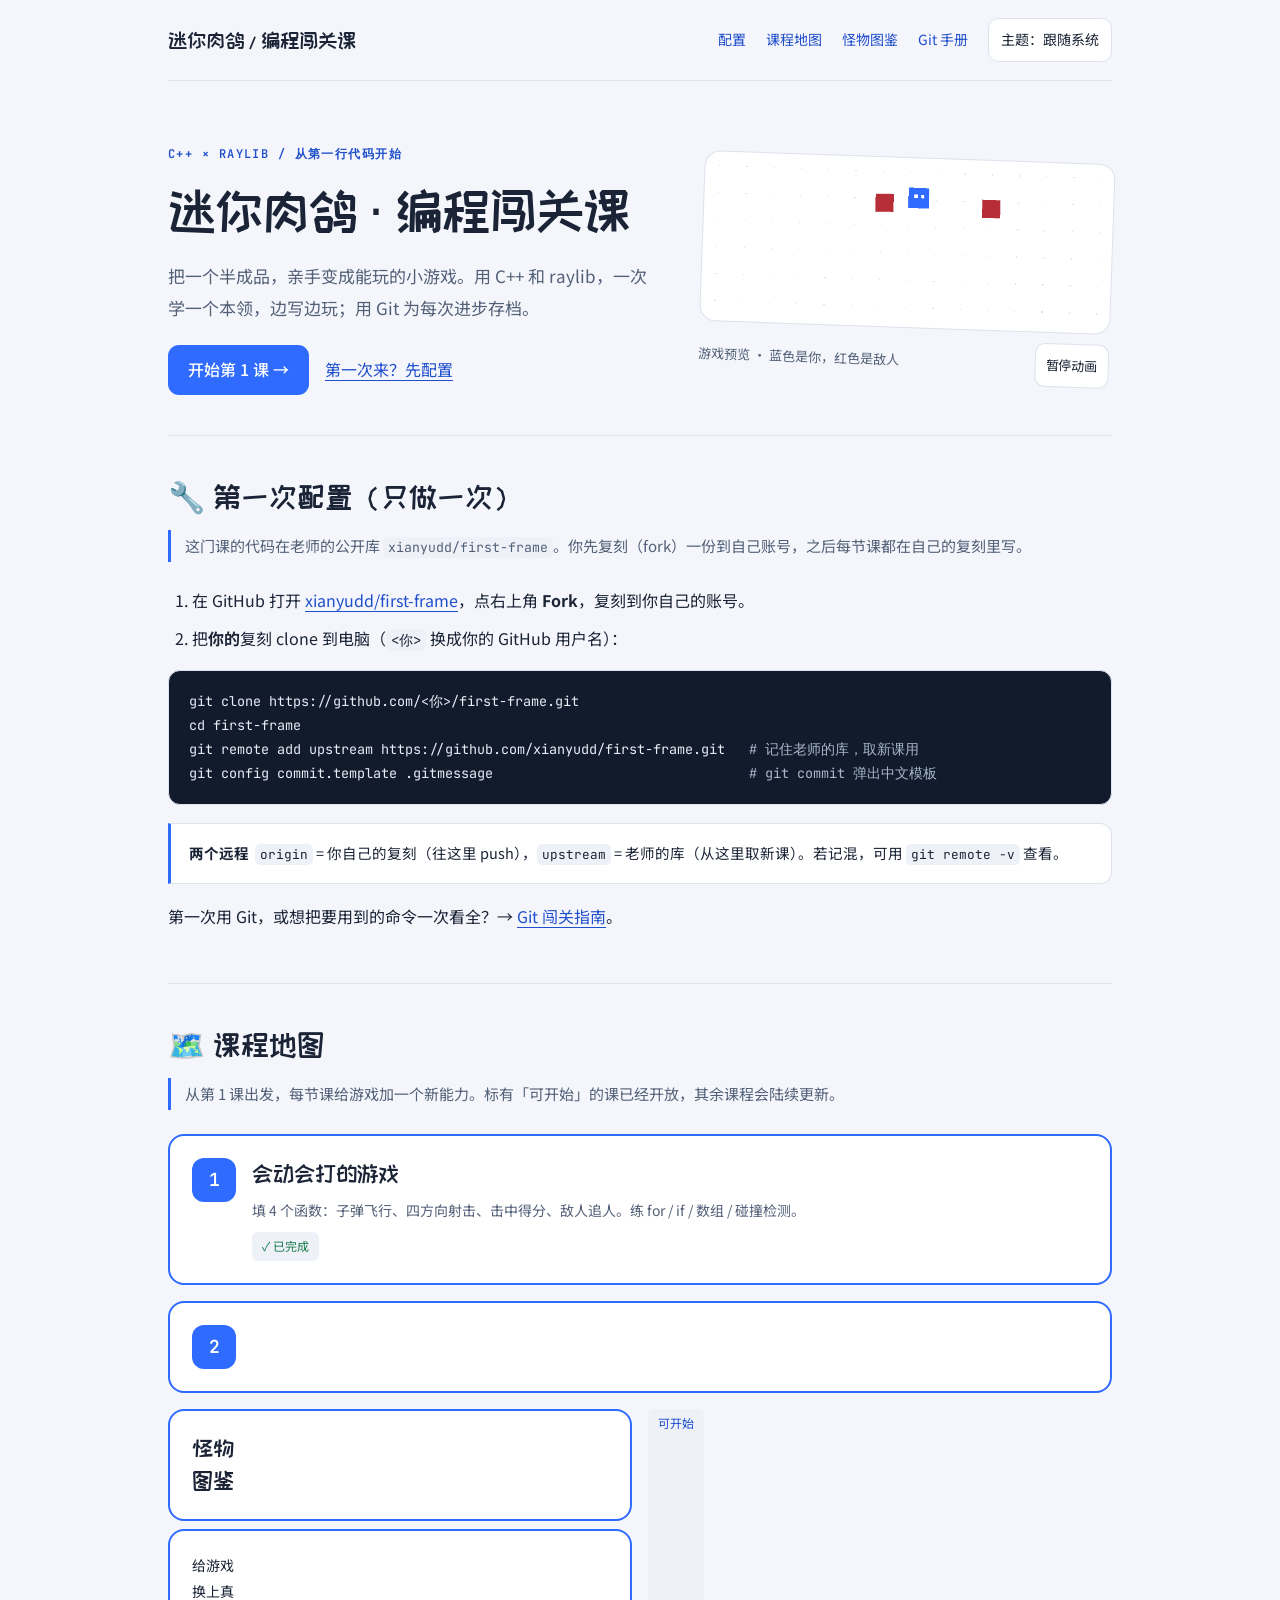
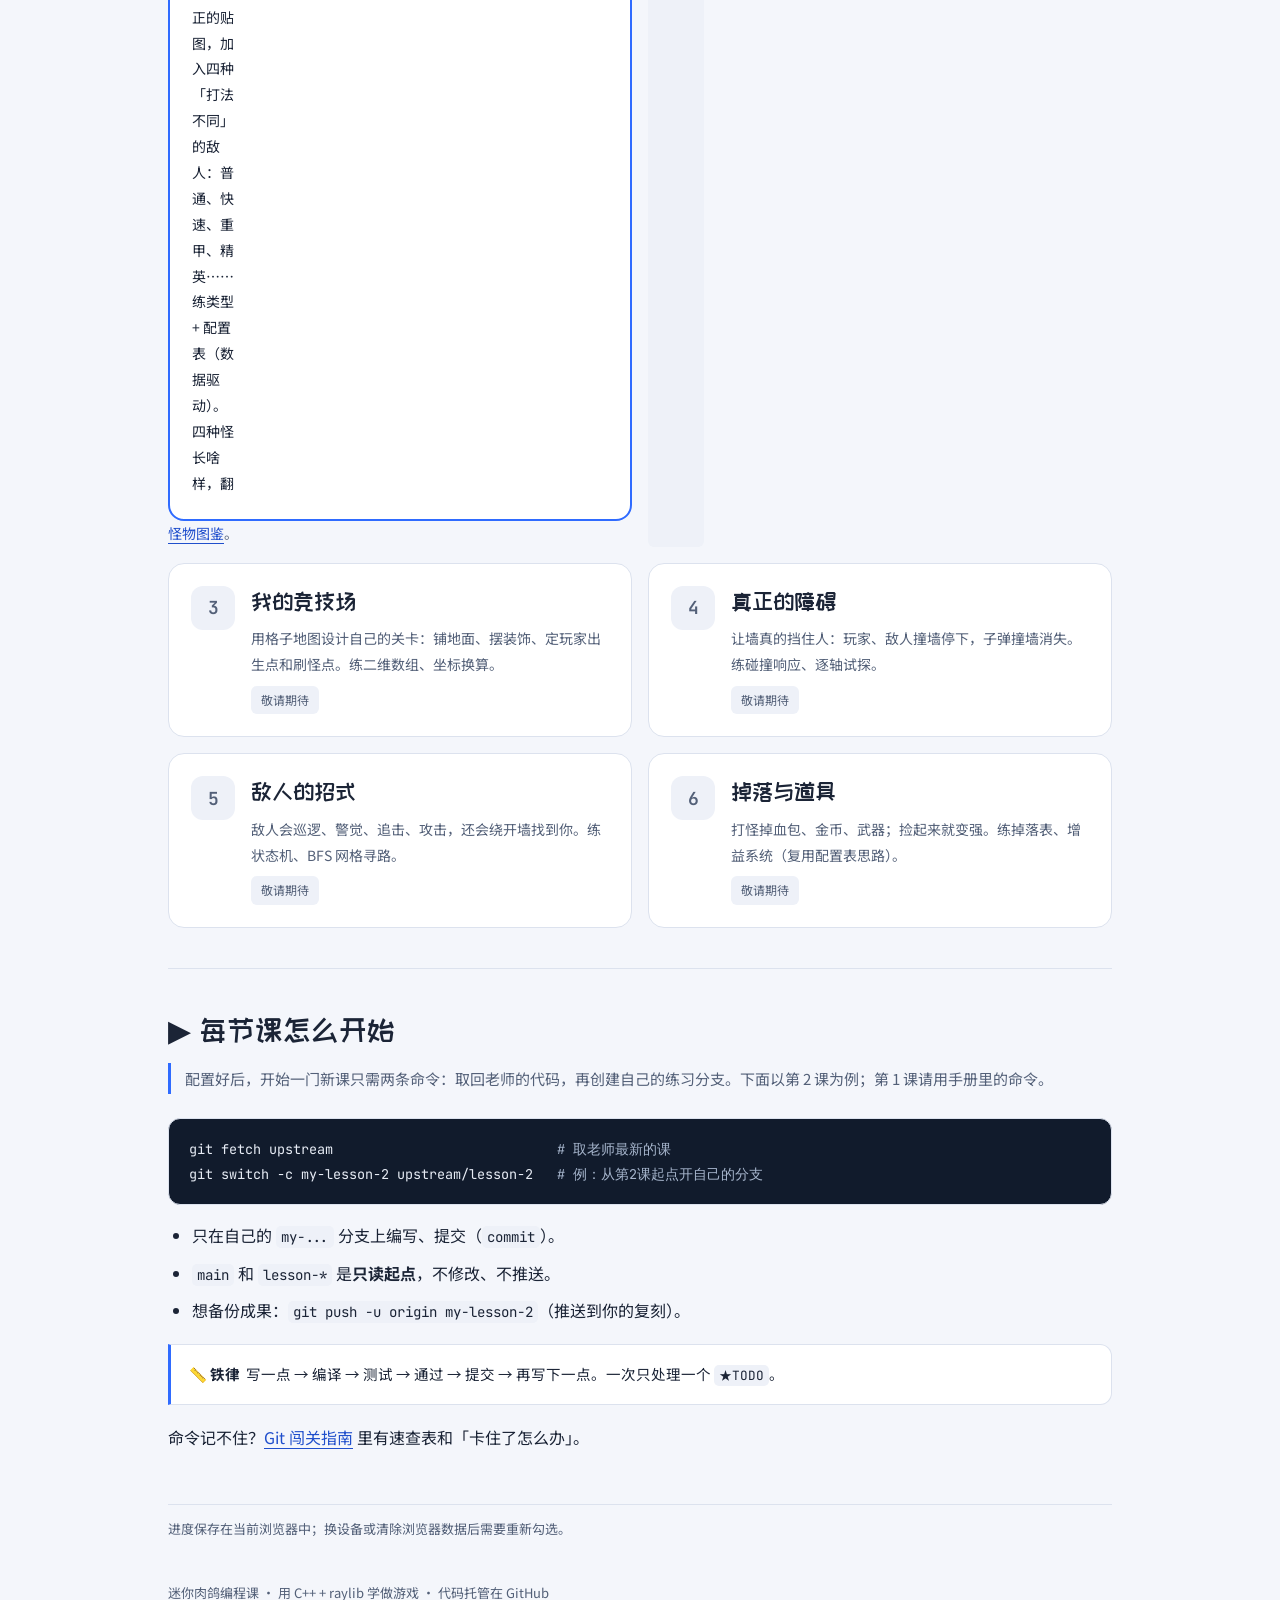
==== docs/index.html @ 5ba103ae "怪物图鉴独立为站点模块 - 图鉴页脱离「第2课预告」框架，改为常驻资料页（标题/描述/首屏/页脚） - 顶部加站内导航（课程地图/第2课） - 首页顶栏加「怪物图鉴」入口，第2课卡片改指向图鉴 - 第" ====
<!doctype html>
<html lang="zh-CN">
<head>
<meta charset="utf-8">
<meta name="viewport" content="width=device-width, initial-scale=1">
<meta name="description" content="用 C++ 和 raylib 亲手做一个小游戏。跟着步骤写代码、测试并提交，每次学会一个新本领。">
<title>迷你肉鸽 · 编程闯关课</title>
<link rel="preconnect" href="https://fonts.googleapis.com">
<link rel="preconnect" href="https://fonts.gstatic.com" crossorigin>
<link rel="stylesheet" href="https://fonts.googleapis.com/css2?family=ZCOOL+KuaiLe&family=Noto+Sans+SC:wght@400;500;700&family=JetBrains+Mono:wght@400;600&display=swap">

<script>
(function(){
  try{
    var saved=JSON.parse(localStorage.getItem("rogue-hb"));
    if(saved && (saved.theme==="light" || saved.theme==="dark")) document.documentElement.dataset.theme=saved.theme;
  }catch(e){/* Storage is optional; system colors remain the default. */}
})();
</script>
<style>

:root{
  color-scheme:light; --ground:#F4F6FB; --panel:#FFFFFF; --panel-2:#EEF1F8;
  --ink:#1B2436; --ink-soft:#536078; --line:#DCE2EE;
  --accent:#2F6BFF; --accent-ink:#204FCC; --red:#B72E38; --green:#187B49; --gold:#886000;
  --radius:16px; --disp:"ZCOOL KuaiLe",system-ui,sans-serif;
  --body:"Noto Sans SC",system-ui,sans-serif; --mono:"JetBrains Mono",ui-monospace,monospace;
}
@media(prefers-color-scheme:dark){:root:not([data-theme="light"]){
  color-scheme:dark; --ground:#0E1420; --panel:#161F2E; --panel-2:#1E2A3D;
  --ink:#E7ECF5; --ink-soft:#ADB9CE; --line:#35445E; --accent-ink:#9CBAFF;
  --red:#FF8A8E; --green:#78DCAA; --gold:#FFD16B;
}}
:root[data-theme="dark"]{
  color-scheme:dark; --ground:#0E1420; --panel:#161F2E; --panel-2:#1E2A3D;
  --ink:#E7ECF5; --ink-soft:#ADB9CE; --line:#35445E; --accent-ink:#9CBAFF;
  --red:#FF8A8E; --green:#78DCAA; --gold:#FFD16B;
}
*{box-sizing:border-box}
html{scroll-behavior:smooth; scroll-padding-top:24px}
body{margin:0; background:var(--ground); color:var(--ink); font:16px/1.85 var(--body); -webkit-font-smoothing:antialiased}
a{color:var(--accent-ink); text-decoration:underline; text-underline-offset:4px; text-decoration-thickness:1px}
a:hover{text-decoration-thickness:2px}
button,input,summary,a{-webkit-tap-highlight-color:transparent}
button{font:inherit; cursor:pointer}
:focus-visible{outline:3px solid var(--accent-ink); outline-offset:4px; border-radius:4px}
[hidden]{display:none!important}
.skip-link{position:fixed; top:12px; left:12px; z-index:10; padding:10px 18px; background:var(--panel); color:var(--accent-ink); border:2px solid; border-radius:10px; transform:translateY(-160%)}
.skip-link:focus{transform:translateY(0)}
.sr-only{position:absolute; width:1px; height:1px; padding:0; margin:-1px; overflow:hidden; clip-path:inset(50%); white-space:nowrap}
.themebtn,.motionbtn{min-height:44px; padding:8px 12px; border:1px solid var(--line); background:var(--panel); color:var(--ink); border-radius:10px; font-size:14px}
.themebtn:hover,.motionbtn:hover{border-color:var(--accent-ink); background:var(--panel-2)}
.eyebrow{color:var(--accent-ink); font:600 12px/1.5 var(--mono); letter-spacing:.12em; margin:0 0 16px}
.hero{padding:clamp(32px,6vw,64px) 0 40px; border-bottom:1px solid var(--line)}
.hero h1{font:400 clamp(34px,4.6vw,52px)/1.22 var(--disp); margin:0 0 18px; text-wrap:balance; letter-spacing:-.02em}
.hero p{font-size:17px; color:var(--ink-soft); margin:0 0 22px; max-width:38em}
.hero .eyebrow{font-size:12px; color:var(--accent-ink); margin-bottom:16px}
.actions{display:flex; gap:12px; flex-wrap:wrap; align-items:center}
.cta{display:inline-flex; align-items:center; justify-content:center; min-height:48px; padding:10px 20px; background:var(--accent); color:#fff; border-radius:11px; font-weight:500; text-decoration:none; transition:transform .18s ease}
.cta:hover{background:#2458DA; text-decoration:none; transform:translateY(-2px)}
.secondary{display:inline-flex; align-items:center; min-height:48px; padding:8px 4px}
.preview{margin:0; min-width:0}
#stage{display:block; width:100%; height:auto; aspect-ratio:12/5; background:var(--panel); border:1px solid var(--line); border-radius:var(--radius); image-rendering:pixelated}
.preview figcaption{display:flex; justify-content:space-between; gap:8px; align-items:center; padding-top:10px; font-size:13px; color:var(--ink-soft)}
.motionbtn{font-size:13px; padding:6px 10px; flex-shrink:0}
section{padding:40px 0; border-bottom:1px solid var(--line); scroll-margin-top:20px}
section h2{font:400 clamp(25px,3.5vw,30px)/1.4 var(--disp); margin:0 0 12px; display:flex; align-items:center; gap:12px; text-wrap:balance}
.lead{color:var(--ink-soft); border-left:3px solid var(--accent); padding:2px 0 2px 14px; margin:8px 0 24px; font-size:15px}
h3{font-size:17px; line-height:1.5; margin:28px 0 12px}
p{margin:12px 0}
ul,ol{padding-left:24px; margin:14px 0} li{margin:8px 0}
code{font-family:var(--mono); font-size:.88em; overflow-wrap:anywhere; background:var(--panel-2); padding:2px 5px; border-radius:5px}
pre{background:#111B2C; color:#E7ECF5; padding:18px 20px; border:1px solid var(--line); border-radius:12px; overflow-x:auto; font:13.5px/1.8 var(--mono); margin:16px 0; tab-size:2}
pre .d{color:#A8B7CE} pre .g{color:#7EE0A6} pre .r{color:#FF8A8E}
.callout{padding:16px 18px; margin:18px 0; font-size:14.5px; border:1px solid var(--line); border-left:3px solid var(--accent); border-radius:0 12px 12px 0; background:var(--panel); overflow-wrap:anywhere}
.callout .k{font-weight:700; margin-right:6px}
.callout.warn{border-left-color:var(--red)} .warn .k{color:var(--red)}
.storage-note{font-size:13px; color:var(--ink-soft); margin:12px 0}
@media(max-width:540px){
  body{font-size:15px} .hero p{font-size:16px} section{padding:32px 0}
  pre{padding:14px; font-size:13px} .callout{padding:14px} .lead{font-size:15px}
}
@media(prefers-reduced-motion:reduce){
  html{scroll-behavior:auto} *,*::before,*::after{animation:none!important; transition:none!important}
  .cta:hover{transform:none}
}

.home{max-width:1040px; margin:0 auto; padding:0 clamp(18px,5vw,48px) 64px}
.top{display:flex; justify-content:space-between; gap:12px; align-items:center; padding:18px 0; border-bottom:1px solid var(--line)}
.brand{font:400 21px var(--disp); color:var(--ink); text-decoration:none}
.top nav{display:flex; align-items:center; gap:20px; font-size:14px}
.top nav a{min-height:44px; display:inline-flex; align-items:center; text-decoration:none}
.hero{display:grid; grid-template-columns:minmax(0,1.2fr) minmax(0,1fr); align-items:center; gap:40px}
.hero .preview{transform:rotate(2deg)}
.lessons{display:grid; grid-template-columns:repeat(2,minmax(0,1fr)); gap:16px; margin-top:24px}
.lesson{display:grid; grid-template-columns:44px minmax(0,1fr); gap:8px 16px; padding:22px; border:1px solid var(--line); border-radius:var(--radius); background:var(--panel); color:var(--ink); text-decoration:none; transition:transform .18s ease,border-color .18s ease}
a.lesson{grid-column:1/-1; border:2px solid var(--accent); position:relative}
a.lesson:hover{transform:translateY(-2px); text-decoration:none; box-shadow:0 8px 24px #2F6BFF14}
.lnum{font:600 18px var(--mono); color:#fff; background:var(--accent); width:44px; height:44px; border-radius:12px; display:grid; place-items:center}
.lesson.soon .lnum{background:var(--panel-2); color:var(--ink-soft)}
.ltxt{min-width:0} .ltxt b{font:400 23px/1.4 var(--disp)} .ltxt p{margin:8px 0 0; font-size:14px; color:var(--ink-soft)}
.badge{justify-self:start; grid-column:2; display:inline-block; font-size:12px; padding:3px 10px; border-radius:6px; background:var(--panel-2); color:var(--ink-soft)}
.badge.ready{color:var(--accent-ink); background:var(--panel-2)}
.badge.done{color:var(--green); background:var(--panel-2)}
footer{padding:28px 0 0; color:var(--ink-soft); font-size:13px}
@media(max-width:700px){.hero{grid-template-columns:1fr; gap:28px} .hero .preview{transform:none; max-width:420px; width:100%} .lessons{grid-template-columns:1fr}}
@media(max-width:540px){.top{flex-wrap:wrap} .top nav{gap:14px; width:100%; justify-content:space-between} .lesson{padding:18px; gap:8px 12px}}
@media(prefers-reduced-motion:reduce){a.lesson:hover{transform:none}}
</style>
</head>
<body>
<a class="skip-link" href="#content">跳到正文</a>

<div class="home">
<div class="top"><a class="brand" href="#content">迷你肉鸽 / 编程闯关课</a><nav aria-label="首页导航"><a href="#setup">配置</a><a href="#map">课程地图</a><a href="bestiary/">怪物图鉴</a><a href="git/">Git 手册</a><button class="themebtn" id="theme" type="button">主题：跟随系统</button></nav></div>

<main id="content" tabindex="-1">
<header class="hero">
<div class="hero-copy">
<p class="eyebrow">C++ × RAYLIB / 从第一行代码开始</p>
  <h1>迷你肉鸽 · 编程闯关课</h1>
  <p>把一个半成品，亲手变成能玩的小游戏。用 C++ 和 raylib，一次学一个本领，边写边玩；用 Git 为每次进步存档。</p>
<div class="actions"><a class="cta" href="lesson-1/">开始第 1 课 →</a><a class="secondary" href="#setup">第一次来？先配置</a></div>
</div>
<figure class="preview">
  <canvas id="stage" width="720" height="300" aria-hidden="true"></canvas>
  <figcaption><span>游戏预览 · 蓝色是你，红色是敌人</span><button class="motionbtn" id="motion" type="button" hidden>暂停动画</button></figcaption>
</figure>
</header>

<section id="setup">
  <h2>🔧 第一次配置（只做一次）</h2>
  <p class="lead">这门课的代码在老师的公开库 <code>xianyudd/first-frame</code>。你先复刻（fork）一份到自己账号，之后每节课都在自己的复刻里写。</p>
  <ol>
    <li>在 GitHub 打开 <a href="https://github.com/xianyudd/first-frame" target="_blank" rel="noopener">xianyudd/first-frame</a>，点右上角 <b>Fork</b>，复刻到你自己的账号。</li>
    <li>把<b>你的</b>复刻 clone 到电脑（<code>&lt;你&gt;</code> 换成你的 GitHub 用户名）：</li>
  </ol>
  <pre tabindex="0" role="region" aria-label="命令或代码示例，可横向滚动">git clone https://github.com/&lt;你&gt;/first-frame.git
cd first-frame
git remote add upstream https://github.com/xianyudd/first-frame.git   <span class="d"># 记住老师的库，取新课用</span>
git config commit.template .gitmessage                                <span class="d"># git commit 弹出中文模板</span></pre>
  <div class="callout"><span class="k">两个远程</span><code>origin</code> = 你自己的复刻（往这里 push），<code>upstream</code> = 老师的库（从这里取新课）。若记混，可用 <code>git remote -v</code> 查看。</div>
  <p>第一次用 Git，或想把要用到的命令一次看全？→ <a href="git/">Git 闯关指南</a>。</p>
</section>
<section id="map">
  <h2>🗺️ 课程地图</h2>
  <p class="lead">从第 1 课出发，每节课给游戏加一个新能力。标有「可开始」的课已经开放，其余课程会陆续更新。</p>
  <div class="lessons">
    <a class="lesson" href="lesson-1/">
      <span class="lnum">1</span>
      <div class="ltxt"><b>会动会打的游戏</b><p>填 4 个函数：子弹飞行、四方向射击、击中得分、敌人追人。练 for / if / 数组 / 碰撞检测。</p></div>
      <span class="badge done" id="badge-1">✓ 已完成</span>
    </a>
    <a class="lesson" href="lesson-2/">
      <span class="lnum">2</span>
      <div class="ltxt"><b>怪物图鉴</b><p>给游戏换上真正的贴图，加入四种「打法不同」的敌人：普通、快速、重甲、精英……练类型 + 配置表（数据驱动）。四种怪长啥样，翻 <a href="bestiary/">怪物图鉴</a>。</p></div>
      <span class="badge ready" id="badge-2">可开始</span>
    </a>
    <div class="lesson soon">
      <span class="lnum">3</span>
      <div class="ltxt"><b>我的竞技场</b><p>用格子地图设计自己的关卡：铺地面、摆装饰、定玩家出生点和刷怪点。练二维数组、坐标换算。</p></div>
      <span class="badge soon">敬请期待</span>
    </div>
    <div class="lesson soon">
      <span class="lnum">4</span>
      <div class="ltxt"><b>真正的障碍</b><p>让墙真的挡住人：玩家、敌人撞墙停下，子弹撞墙消失。练碰撞响应、逐轴试探。</p></div>
      <span class="badge soon">敬请期待</span>
    </div>
    <div class="lesson soon">
      <span class="lnum">5</span>
      <div class="ltxt"><b>敌人的招式</b><p>敌人会巡逻、警觉、追击、攻击，还会绕开墙找到你。练状态机、BFS 网格寻路。</p></div>
      <span class="badge soon">敬请期待</span>
    </div>
    <div class="lesson soon">
      <span class="lnum">6</span>
      <div class="ltxt"><b>掉落与道具</b><p>打怪掉血包、金币、武器；捡起来就变强。练掉落表、增益系统（复用配置表思路）。</p></div>
      <span class="badge soon">敬请期待</span>
    </div>
  </div>
</section>

<section id="how">
  <h2>▶️ 每节课怎么开始</h2>
  <p class="lead">配置好后，开始一门新课只需两条命令：取回老师的代码，再创建自己的练习分支。下面以第 2 课为例；第 1 课请用手册里的命令。</p>
  <pre tabindex="0" role="region" aria-label="命令或代码示例，可横向滚动">git fetch upstream                            <span class="d"># 取老师最新的课</span>
git switch -c my-lesson-2 upstream/lesson-2   <span class="d"># 例：从第2课起点开自己的分支</span></pre>
  <ul>
    <li>只在自己的 <code>my-...</code> 分支上编写、提交（<code>commit</code>）。</li>
    <li><code>main</code> 和 <code>lesson-*</code> 是<b>只读起点</b>，不修改、不推送。</li>
    <li>想备份成果：<code>git push -u origin my-lesson-2</code>（推送到你的复刻）。</li>
  </ul>
  <div class="callout"><span class="k">📏 铁律</span>写一点 → 编译 → 测试 → 通过 → 提交 → 再写下一点。一次只处理一个 <code>★TODO</code>。</div>
  <p>命令记不住？<a href="git/">Git 闯关指南</a> 里有速查表和「卡住了怎么办」。</p>
</section>

</main>
<p class="storage-note" id="storage-note" role="status">进度保存在当前浏览器中；换设备或清除浏览器数据后需要重新勾选。</p>
<footer>迷你肉鸽编程课 · 用 C++ + raylib 学做游戏 · 代码托管在 GitHub</footer>
</div>
<script>
(function(){
  "use strict";
  var root=document.documentElement, KEY="rogue-hb", storageOK=true;
  var themes = ["system", "light", "dark"];
  var labels={system:"跟随系统",light:"浅色",dark:"深色"};
  var systemColors=matchMedia("(prefers-color-scheme:dark)");
  var motionQuery=matchMedia("(prefers-reduced-motion:reduce)");
  var themeButton=document.getElementById("theme");
  function readStore(){
    try{
      var value=JSON.parse(localStorage.getItem(KEY));
      return value && typeof value==="object" && !Array.isArray(value) ? value : {};
    }catch(e){storageOK=false; return {};}
  }
  var store=readStore();
  function storageNotice(){
    if(!storageOK) document.getElementById("storage-note").textContent="本次设置仍然有效，但浏览器未能保存记录。离开前请记下已完成的关卡。";
  }
  function saveField(key,value){
    // Merge the latest record so another tab's progress is not overwritten.
    var latest=readStore();
    store=Object.assign({},store,latest,{[key]:value});
    try{localStorage.setItem(KEY,JSON.stringify(store));}catch(e){storageOK=false;}
    storageNotice();
  }
  function applyTheme(){
    var theme=themes.includes(store.theme) ? store.theme : "system";
    if(theme==="system") root.removeAttribute("data-theme");
    else root.setAttribute("data-theme",theme);
    var next=themes[(themes.indexOf(theme)+1)%themes.length];
    themeButton.textContent="主题："+labels[theme];
    themeButton.setAttribute("aria-label","当前主题："+labels[theme]+"；点击切换为"+labels[next]);
    themeButton.title="跟随系统 → 浅色 → 深色";
  }
  themeButton.addEventListener("click",function(){
    var current=themes.includes(store.theme) ? store.theme : "system";
    saveField("theme",themes[(themes.indexOf(current)+1)%themes.length]);
    applyTheme(); refreshCanvas();
  });
  var checks=document.querySelectorAll('.check input[type="checkbox"]');
  function paintProgress(){
    var done=0;
    for(var i=1;i<=4;i++) if(store["lv"+i]===true) done++;
    checks.forEach(function(c){
      var lv=c.dataset.lv;
      c.checked=store["lv"+lv]===true;
      document.querySelectorAll('.dot[data-lv="'+lv+'"]').forEach(function(dot){
        dot.classList.toggle("done",c.checked); dot.textContent=c.checked?"✓":lv;
        dot.setAttribute("aria-hidden","true");
      });
      var link=document.querySelector('.nav a[data-lv="'+lv+'"]');
      if(link) link.setAttribute("aria-label","关卡 "+lv+"，"+(c.checked?"已完成":"未完成")+"，"+document.querySelector("#lv"+lv+" h2").textContent.slice(1).trim());
    });
    var count=document.getElementById("pcount");
    if(count){
      count.textContent=done+" / 4";
      document.getElementById("pfill").style.transform="scaleX("+done/4+")";
      var bar=document.querySelector('[role="progressbar"]');
      bar.setAttribute("aria-valuenow",String(done));
      bar.setAttribute("aria-valuetext","已完成 "+done+" 关，共 4 关");
    }
    var badge=document.getElementById("badge-1");
    if(badge){
      // 第 1 课已作为「完成课程」归档，地图上恒显示已完成，不随本机进度回退。
      badge.textContent="✓ 已完成";
      badge.className="badge done";
    }
  }
  checks.forEach(function(c){
    c.addEventListener("change",function(){saveField("lv"+c.dataset.lv,c.checked); paintProgress();});
  });
  applyTheme(); paintProgress(); storageNotice();
  function sync(){store=readStore(); applyTheme(); paintProgress(); storageNotice(); refreshCanvas();}
  window.addEventListener("storage",function(e){if(e.key===KEY || e.key===null) sync();});
  window.addEventListener("pageshow",sync);

  // Reading position: choose the last heading above the viewport's upper third.
  var sections=Array.from(document.querySelectorAll("section[id]"));
  var navLinks=Array.from(document.querySelectorAll(".nav a"));
  function updateNav(){
    if(!navLinks.length) return;
    var active=sections[0];
    sections.forEach(function(s){if(s.getBoundingClientRect().top<=window.innerHeight*.3) active=s;});
    navLinks.forEach(function(a){
      var current=a.hash==="#"+active.id;
      a.classList.toggle("active",current);
      if(current) a.setAttribute("aria-current","location"); else a.removeAttribute("aria-current");
    });
  }
  if(navLinks.length){
    var navPending=false;
    window.addEventListener("scroll",function(){
      if(!navPending){navPending=true; requestAnimationFrame(function(){navPending=false; updateNav();});}
    },{passive:true});
    window.addEventListener("resize",updateNav); updateNav();
  }

  // A lightweight decorative preview. No animation loop while hidden or reduced.
  var cv=document.getElementById("stage"), ctx=cv.getContext("2d");
  var motionButton=document.getElementById("motion"), palette={}, raf=0;
  var paused=false, visible=true, last=0, tick=0;
  var player={x:180,y:75}, foes=[{x:30,y:30},{x:330,y:120}], shots=[];
  function draw(){
    if(!ctx) return;
    ctx.setTransform(2,0,0,2,0,0); ctx.clearRect(0,0,360,150);
    ctx.fillStyle=palette.line;
    for(var x=12;x<360;x+=24) for(var y=12;y<150;y+=24) ctx.fillRect(x,y,1,1);
    ctx.fillStyle=palette.ink; shots.forEach(function(s){ctx.fillRect(s.x-2,s.y-2,4,4);});
    ctx.fillStyle=palette.red; foes.forEach(function(f){ctx.fillRect(f.x-8,f.y-8,16,16);});
    ctx.fillStyle=palette.accent; ctx.fillRect(player.x-9,player.y-9,18,18);
    ctx.fillStyle="#fff"; ctx.fillRect(player.x-4,player.y-3,3,3); ctx.fillRect(player.x+2,player.y-3,3,3);
  }
  function refreshCanvas(){
    if(!ctx) return;
    var style=getComputedStyle(root);
    palette={ink:style.getPropertyValue("--ink"),red:style.getPropertyValue("--red"),accent:style.getPropertyValue("--accent"),line:style.getPropertyValue("--line")};
    draw();
  }
  function step(){
    tick++;
    player={x:180+Math.sin(tick/65)*90,y:75+Math.sin(tick/43)*40};
    foes=foes.map(function(f,i){
      var next={x:f.x+Math.sign(player.x-f.x)*.65,y:f.y+Math.sign(player.y-f.y)*.65};
      return Math.abs(next.x-player.x)<15 && Math.abs(next.y-player.y)<15 ? {x:i?330:30,y:i?120:30} : next;
    });
    shots=shots.map(function(s){return {x:s.x,y:s.y-3.2};}).filter(function(s){return s.y>-6;});
    if(tick%28===0) shots=shots.concat([{x:player.x,y:player.y}]);
  }
  function running(){return ctx && visible && !document.hidden && !paused && !motionQuery.matches;}
  function frame(now){
    raf=0; if(!running()) return;
    if(now-last>=1000/30){last=now; step(); draw();}
    raf=requestAnimationFrame(frame);
  }
  function schedule(){
    if(raf) cancelAnimationFrame(raf); raf=0; last=0;
    motionButton.hidden=!ctx || motionQuery.matches;
    motionButton.textContent=paused?"播放动画":"暂停动画";
    if(running()) raf=requestAnimationFrame(frame); else draw();
  }
  motionButton.addEventListener("click",function(){paused=!paused; schedule();});
  motionQuery.addEventListener("change",schedule);
  systemColors.addEventListener("change",refreshCanvas);
  document.addEventListener("visibilitychange",schedule);
  if("IntersectionObserver" in window){
    new IntersectionObserver(function(entries){visible=entries[0].isIntersecting; schedule();}).observe(cv);
  }
  refreshCanvas(); schedule();
})();
</script>
</body>
</html>
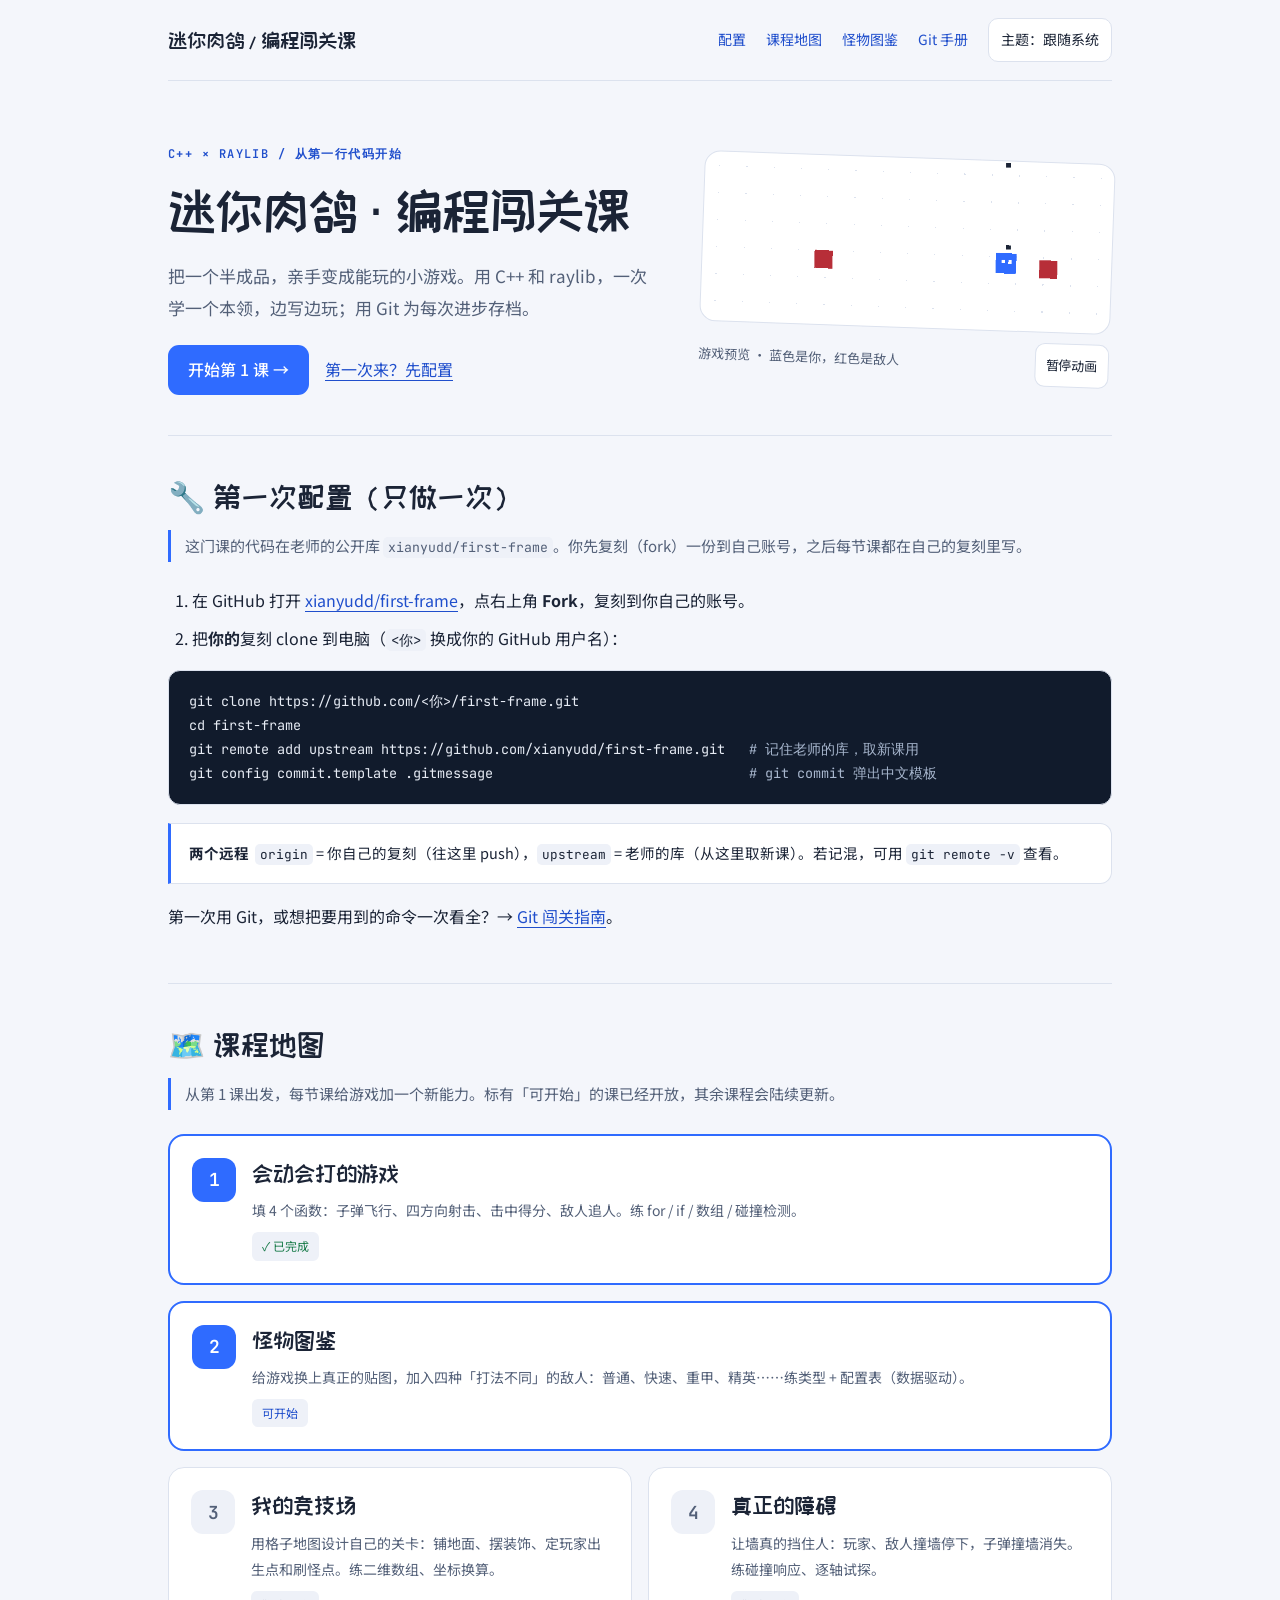
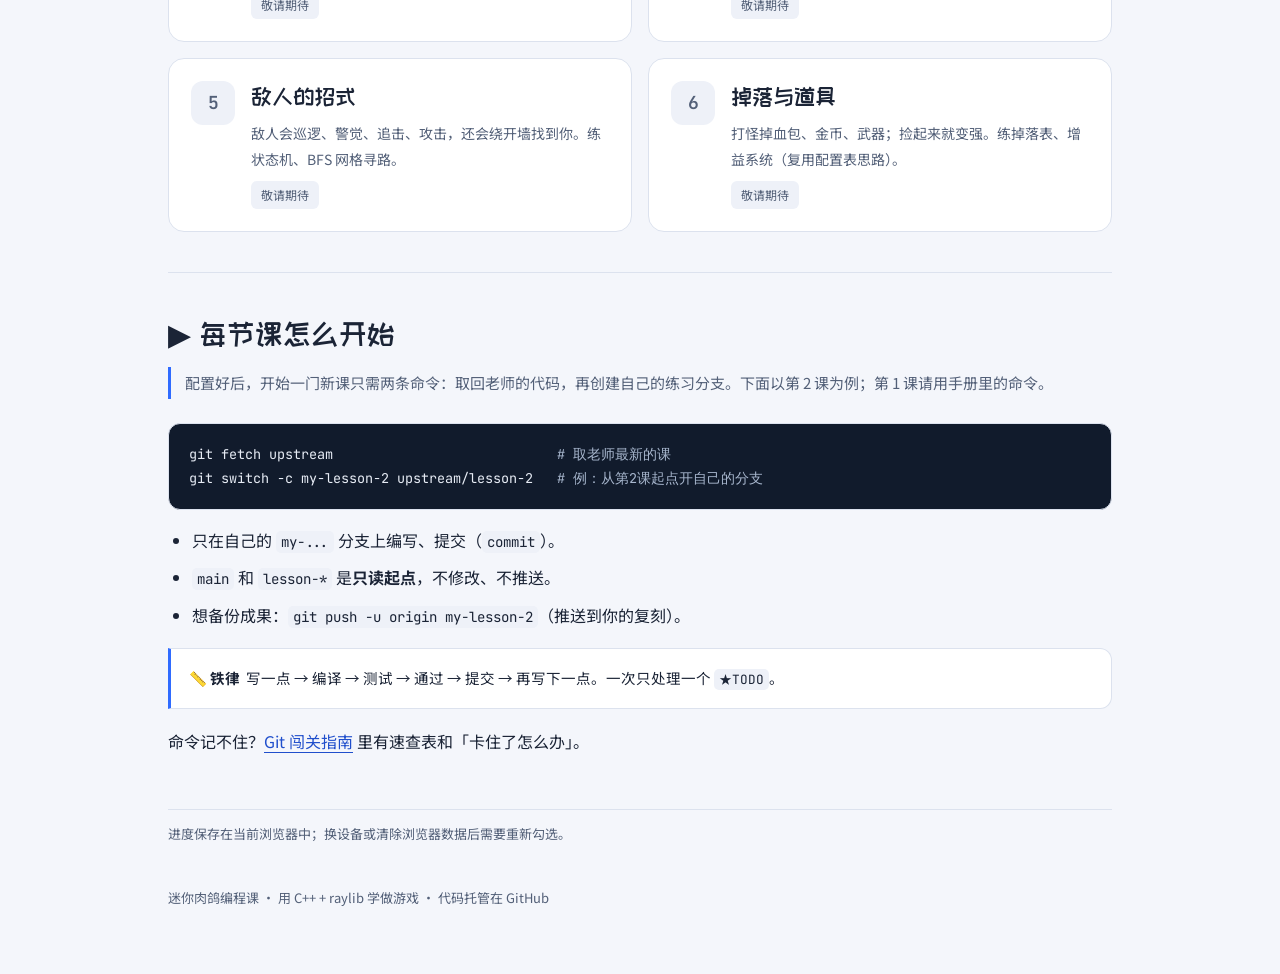
==== commit 30b949ab: "修复首页第2课卡片布局：卡片本身是<a>，内嵌怪物图鉴链接造成<a>嵌套导致卡片断裂 怪物图鉴入口保留在顶栏（独立模块的正确位置），卡片描述回归纯文本" ====
--- a/docs/index.html
+++ b/docs/index.html
@@ -153,7 +153,7 @@
     </a>
     <a class="lesson" href="lesson-2/">
       <span class="lnum">2</span>
-      <div class="ltxt"><b>怪物图鉴</b><p>给游戏换上真正的贴图，加入四种「打法不同」的敌人：普通、快速、重甲、精英……练类型 + 配置表（数据驱动）。四种怪长啥样，翻 <a href="bestiary/">怪物图鉴</a>。</p></div>
+      <div class="ltxt"><b>怪物图鉴</b><p>给游戏换上真正的贴图，加入四种「打法不同」的敌人：普通、快速、重甲、精英……练类型 + 配置表（数据驱动）。</p></div>
       <span class="badge ready" id="badge-2">可开始</span>
     </a>
     <div class="lesson soon">
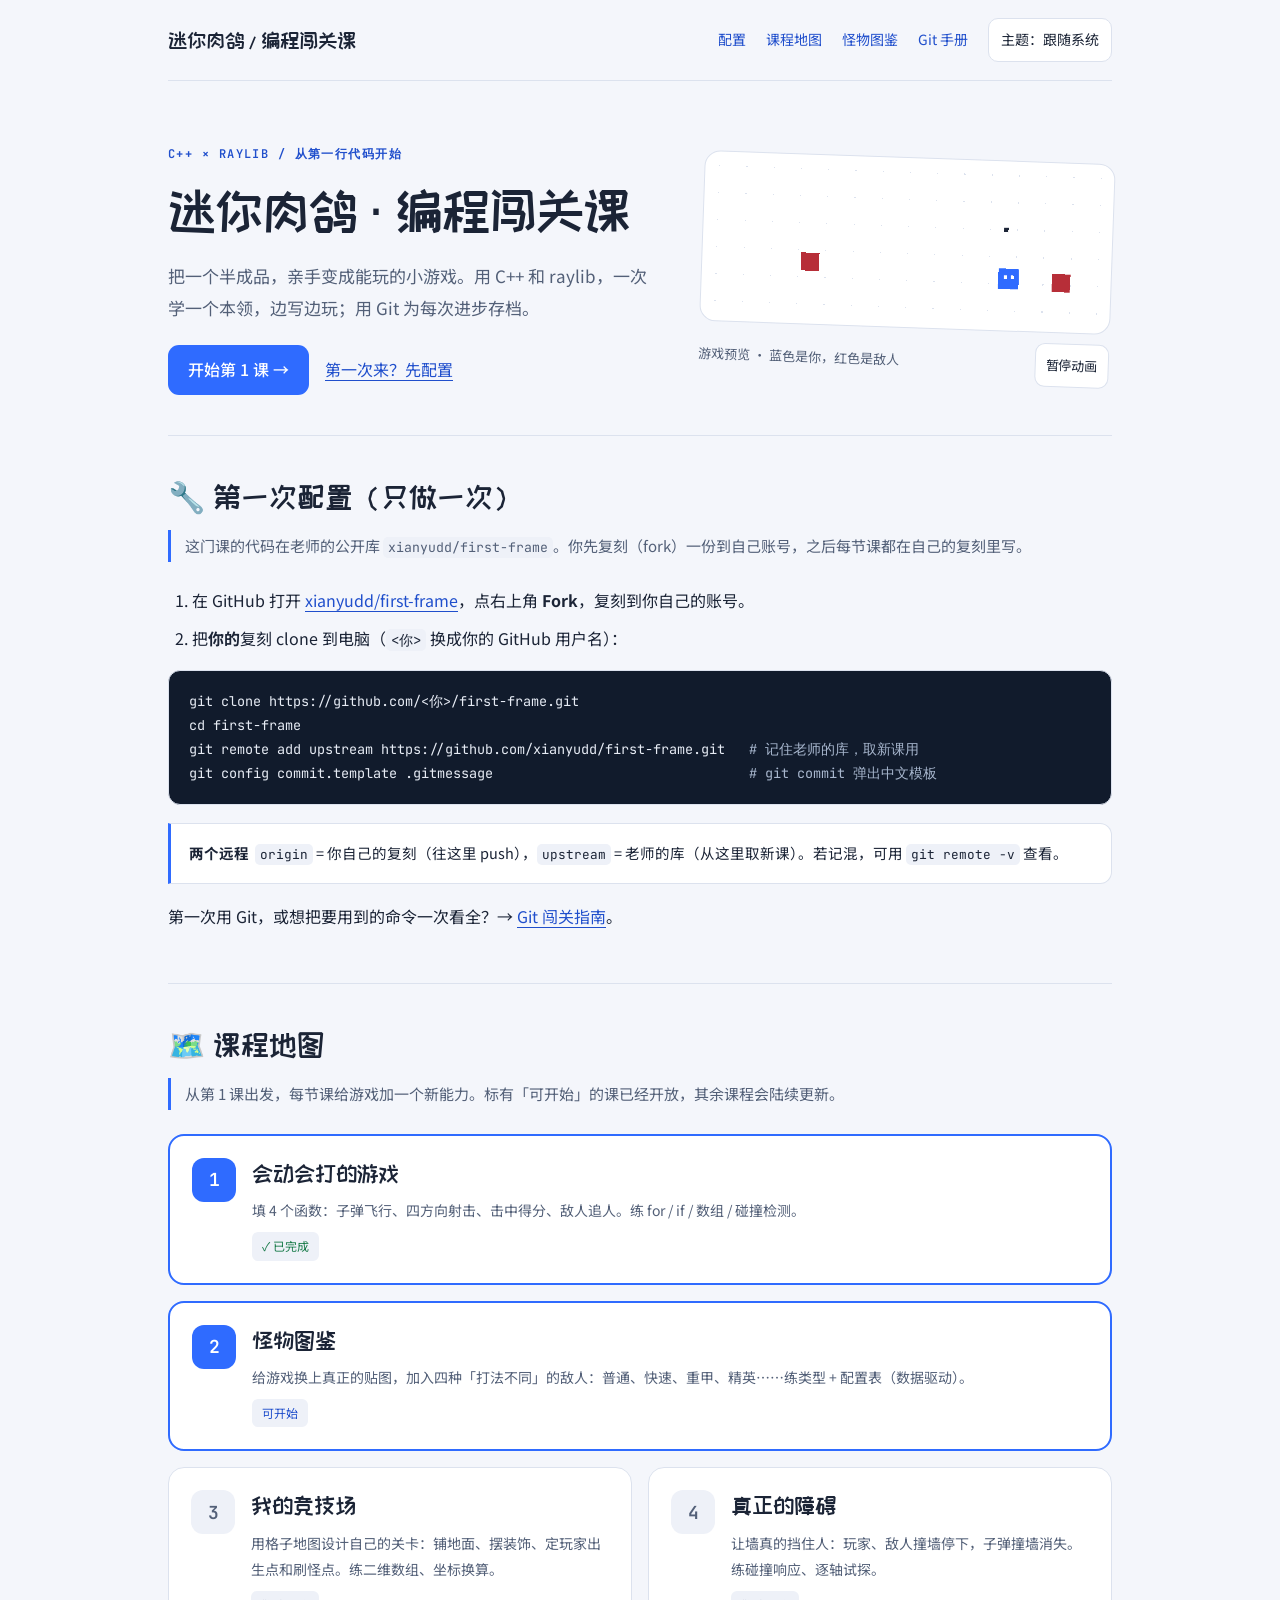
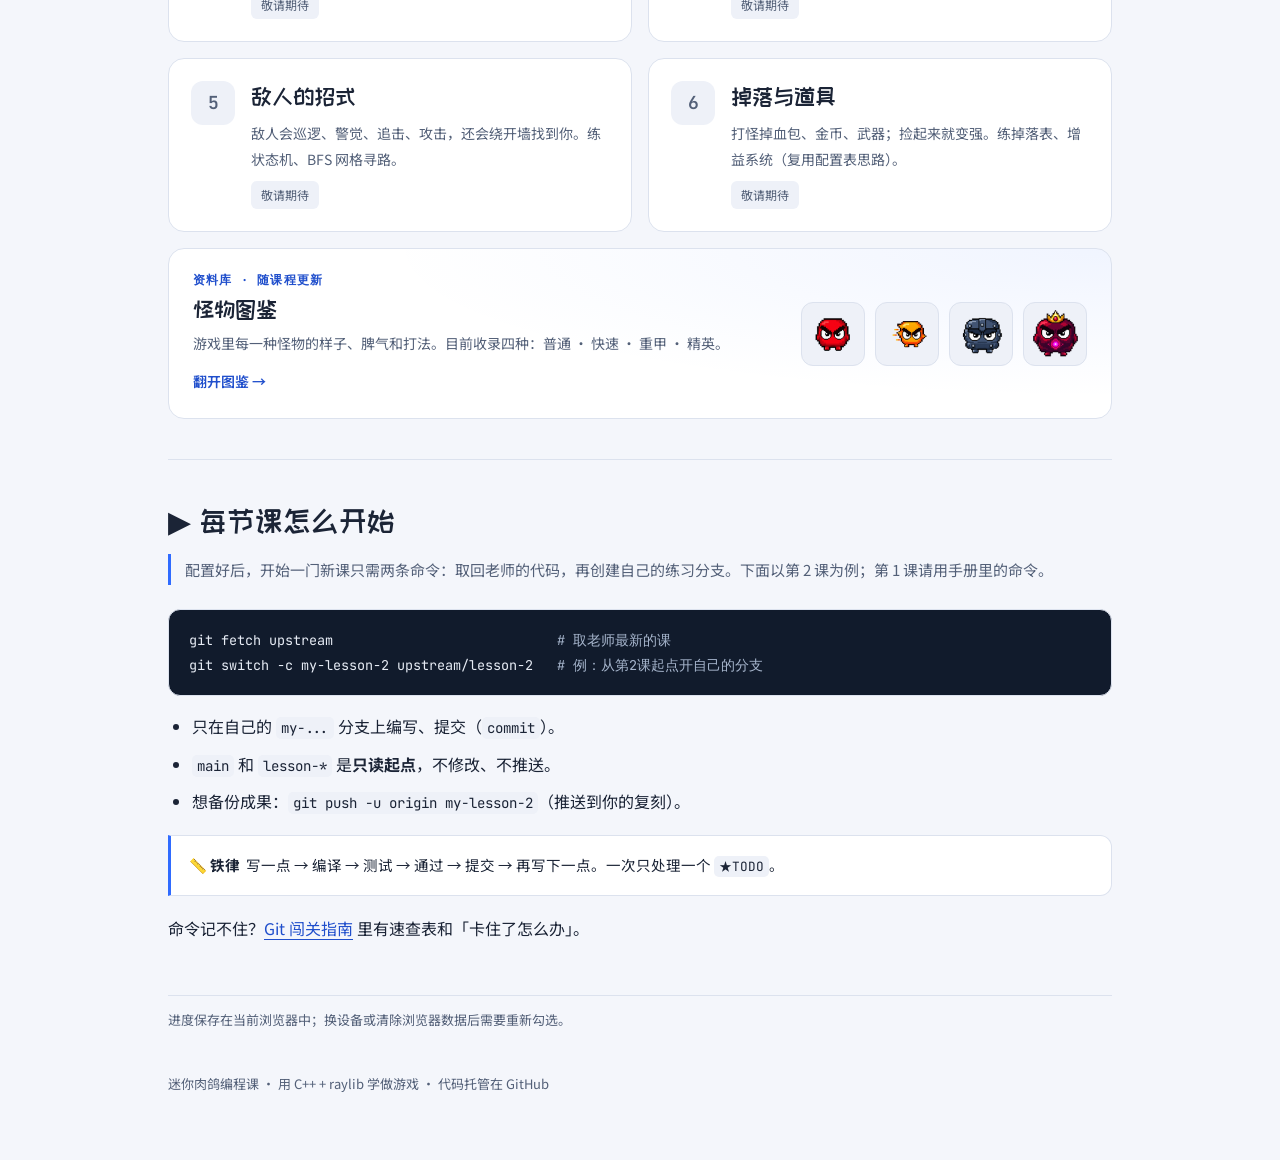
==== commit 47c9dc00: "首页课程地图下方新增「怪物图鉴」独立展示卡 - 横跨整行、无编号，明显区别于 1–6 课程卡，不打乱闯关序列 - 卡片自身是 <a href=bestiary/>，内部只有 div/p/span/im" ====
--- a/docs/index.html
+++ b/docs/index.html
@@ -102,6 +102,16 @@
 .badge{justify-self:start; grid-column:2; display:inline-block; font-size:12px; padding:3px 10px; border-radius:6px; background:var(--panel-2); color:var(--ink-soft)}
 .badge.ready{color:var(--accent-ink); background:var(--panel-2)}
 .badge.done{color:var(--green); background:var(--panel-2)}
+.codex{display:grid; grid-template-columns:minmax(0,1fr) auto; gap:20px; align-items:center; margin-top:16px; padding:22px 24px; border:1px solid var(--line); border-radius:var(--radius); background:radial-gradient(140% 160% at 100% 0%, #2F6BFF12 0%, transparent 55%), var(--panel); color:var(--ink); text-decoration:none; transition:transform .18s ease,border-color .18s ease}
+.codex:hover{transform:translateY(-2px); border-color:var(--accent-ink); text-decoration:none; box-shadow:0 8px 24px #2F6BFF14}
+.codex .ce{font:600 12px/1.5 var(--mono); letter-spacing:.1em; color:var(--accent-ink); margin:0 0 6px}
+.codex b{font:400 23px/1.3 var(--disp); display:block}
+.codex .cp{margin:6px 0 0; font-size:14px; color:var(--ink-soft)}
+.codex .cgo{display:inline-block; margin-top:12px; font-size:14px; font-weight:600; color:var(--accent-ink)}
+.codex-art{display:flex; gap:10px; flex-shrink:0}
+.codex-art img{width:64px; height:64px; object-fit:contain; background:var(--panel-2); border:1px solid var(--line); border-radius:12px; padding:6px}
+@media(max-width:640px){.codex{grid-template-columns:1fr} .codex-art{justify-content:space-between; gap:8px} .codex-art img{width:56px; height:56px}}
+@media(prefers-reduced-motion:reduce){.codex:hover{transform:none}}
 footer{padding:28px 0 0; color:var(--ink-soft); font-size:13px}
 @media(max-width:700px){.hero{grid-template-columns:1fr; gap:28px} .hero .preview{transform:none; max-width:420px; width:100%} .lessons{grid-template-columns:1fr}}
 @media(max-width:540px){.top{flex-wrap:wrap} .top nav{gap:14px; width:100%; justify-content:space-between} .lesson{padding:18px; gap:8px 12px}}
@@ -177,6 +187,20 @@
       <span class="badge soon">敬请期待</span>
     </div>
   </div>
+  <a class="codex" href="bestiary/">
+    <div class="codex-txt">
+      <p class="ce">资料库 · 随课程更新</p>
+      <b>怪物图鉴</b>
+      <p class="cp">游戏里每一种怪物的样子、脾气和打法。目前收录四种：普通 · 快速 · 重甲 · 精英。</p>
+      <span class="cgo">翻开图鉴 →</span>
+    </div>
+    <div class="codex-art" aria-hidden="true">
+      <img src="bestiary/assets/grunt.png" alt="" width="64" height="64" loading="lazy">
+      <img src="bestiary/assets/runner.png" alt="" width="64" height="64" loading="lazy">
+      <img src="bestiary/assets/heavy.png" alt="" width="64" height="64" loading="lazy">
+      <img src="bestiary/assets/elite.png" alt="" width="64" height="64" loading="lazy">
+    </div>
+  </a>
 </section>
 
 <section id="how">
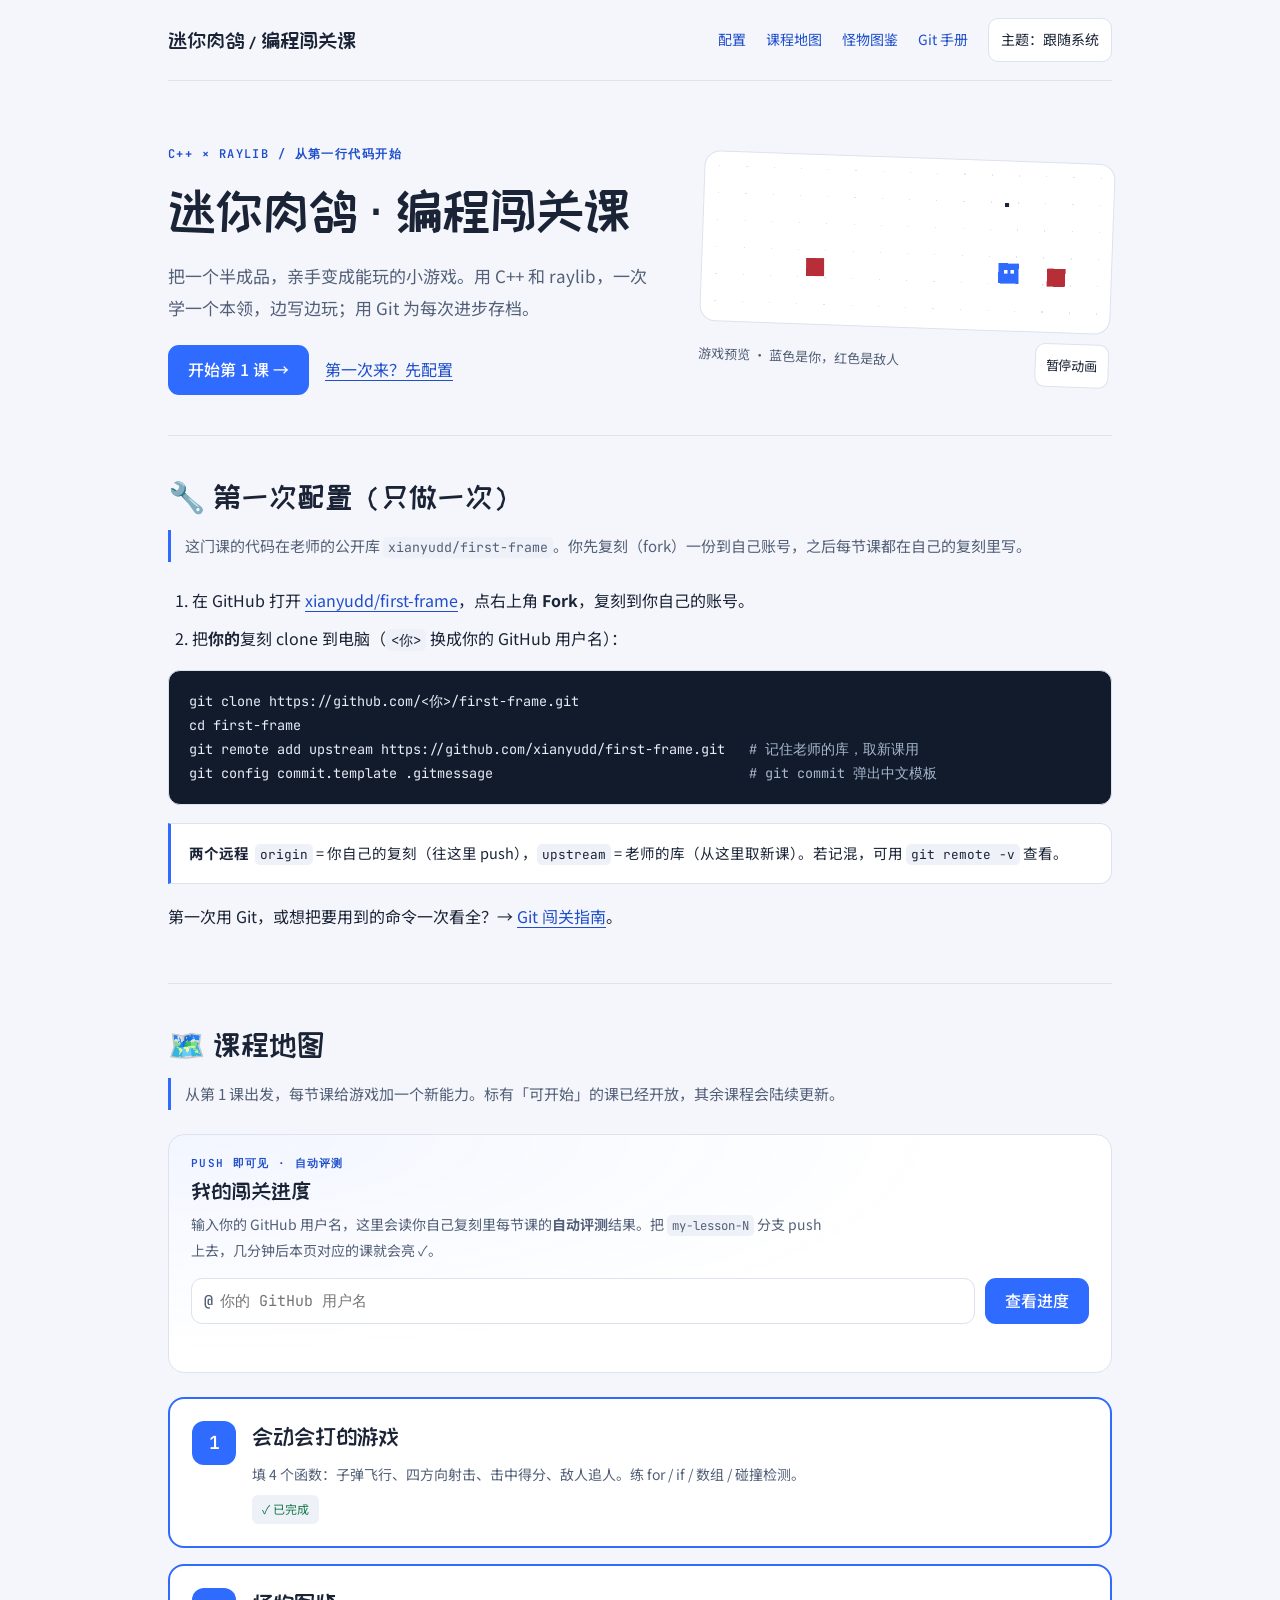
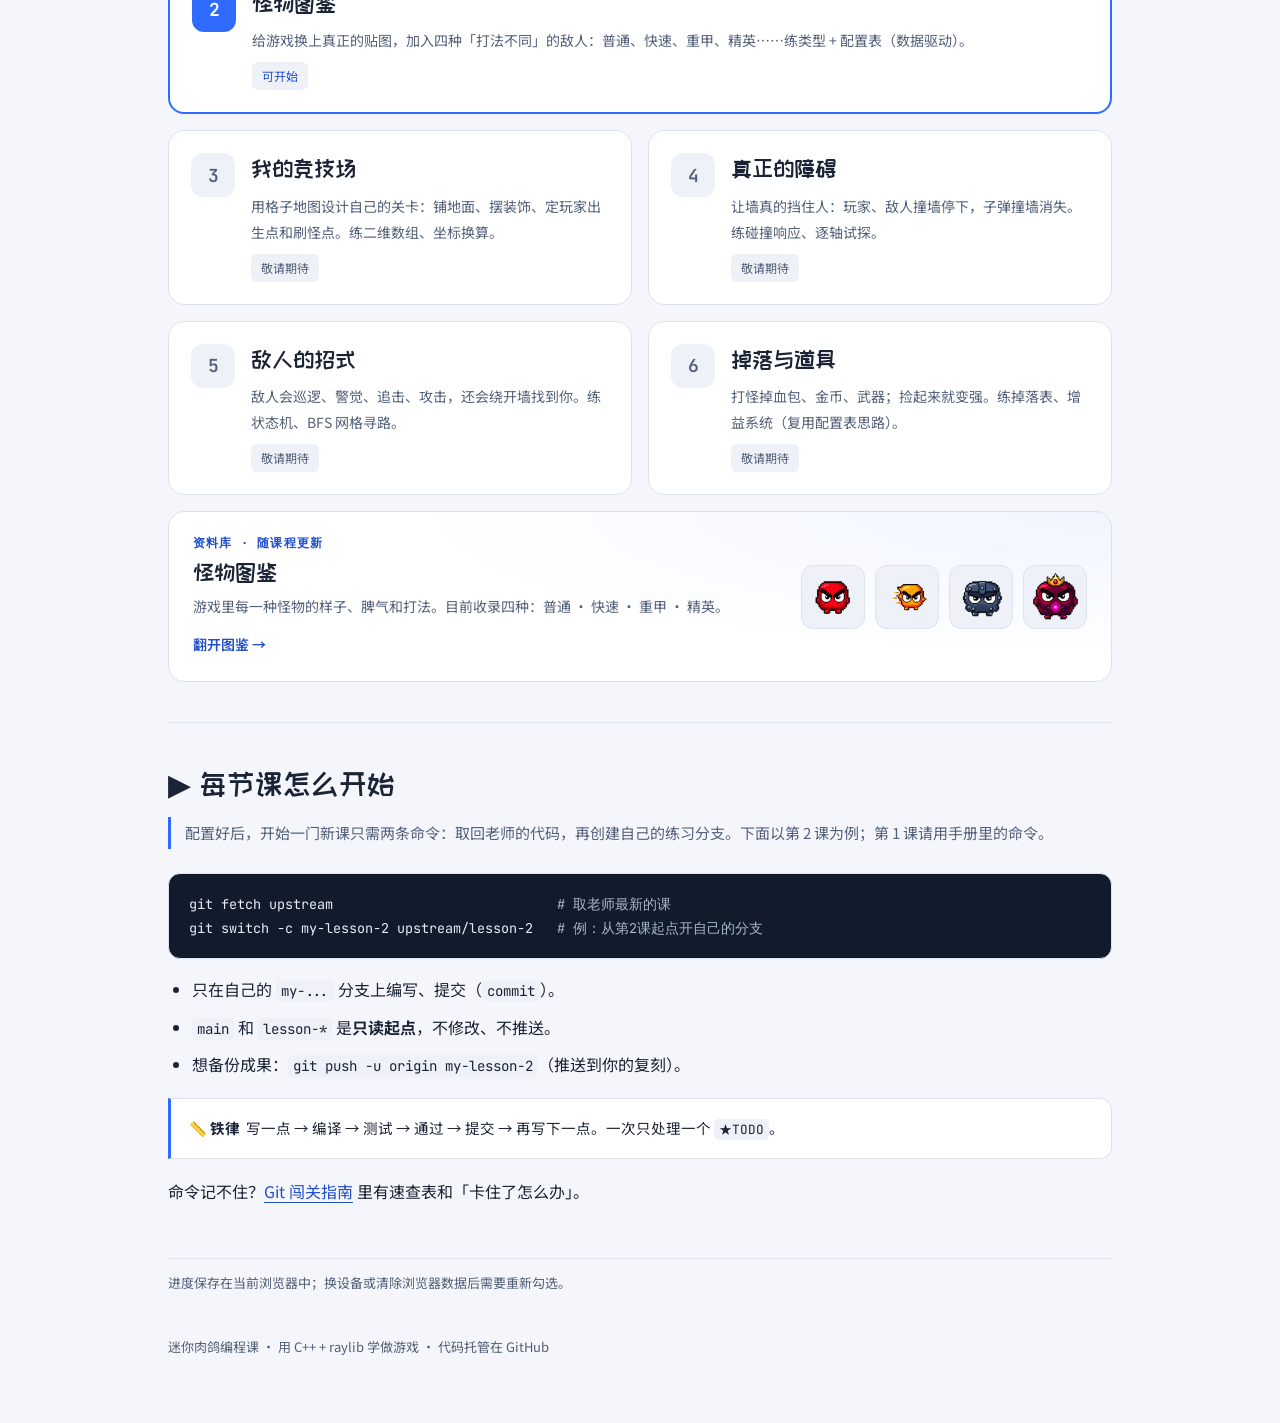
==== commit f4461d18: "feat(site): 课程地图加「我的闯关进度」——读孩子 fork 的 CI 自动亮 ✓ 在课程地图加 GitHub 用户名输入框：客户端 fetch 各 my-lesson-N 分支最新 gra" ====
--- a/docs/index.html
+++ b/docs/index.html
@@ -112,6 +112,27 @@
 .codex-art img{width:64px; height:64px; object-fit:contain; background:var(--panel-2); border:1px solid var(--line); border-radius:12px; padding:6px}
 @media(max-width:640px){.codex{grid-template-columns:1fr} .codex-art{justify-content:space-between; gap:8px} .codex-art img{width:56px; height:56px}}
 @media(prefers-reduced-motion:reduce){.codex:hover{transform:none}}
+.tracker{margin:6px 0 22px; padding:20px 22px; border:1px solid var(--line); border-radius:var(--radius); background:radial-gradient(150% 170% at 0% 0%, #2F6BFF10 0%, transparent 55%), var(--panel)}
+.tk-eyebrow{font:600 11px/1.5 var(--mono); letter-spacing:.12em; color:var(--accent-ink); margin:0 0 6px}
+.tk-title{font:400 22px/1.3 var(--disp); margin:0 0 6px}
+.tk-sub{margin:0 0 14px; font-size:14px; color:var(--ink-soft); max-width:46em}
+.tk-form{display:flex; gap:10px; flex-wrap:wrap; align-items:center; position:relative}
+.tk-field{position:relative; flex:1; min-width:200px; display:flex}
+.tk-at{position:absolute; left:13px; top:50%; transform:translateY(-50%); color:var(--ink-soft); font:600 15px var(--mono); pointer-events:none}
+#tk-user{width:100%; min-height:46px; padding:8px 14px 8px 28px; border:1px solid var(--line); border-radius:11px; background:var(--panel); color:var(--ink); font:15px var(--mono)}
+#tk-user:focus{border-color:var(--accent-ink); outline:none}
+.tk-go{min-height:46px; padding:8px 20px; background:var(--accent); color:#fff; border:none; border-radius:11px; font-weight:500}
+.tk-go:hover{background:#2458DA}
+.tk-clear{min-height:46px; padding:8px 14px; background:var(--panel); color:var(--ink-soft); border:1px solid var(--line); border-radius:11px}
+.tk-clear:hover{border-color:var(--accent-ink); color:var(--ink)}
+.tk-msg{margin:12px 0 0; font-size:13.5px; color:var(--ink-soft); min-height:1.2em; overflow-wrap:anywhere}
+.tk-msg.warn{color:var(--red)}
+.tk-runs{margin:8px 0 0; font-size:13px; color:var(--ink-soft); display:flex; flex-wrap:wrap; gap:6px 16px}
+.badge.pass{color:var(--green); background:var(--panel-2); box-shadow:inset 0 0 0 1px var(--green)}
+.badge.fail{color:var(--red); background:var(--panel-2); box-shadow:inset 0 0 0 1px var(--red)}
+.badge.run{color:var(--gold); background:var(--panel-2); box-shadow:inset 0 0 0 1px var(--gold)}
+.badge.idle{color:var(--ink-soft); background:var(--panel-2)}
+@media(max-width:540px){.tk-go,.tk-clear{flex:1}}
 footer{padding:28px 0 0; color:var(--ink-soft); font-size:13px}
 @media(max-width:700px){.hero{grid-template-columns:1fr; gap:28px} .hero .preview{transform:none; max-width:420px; width:100%} .lessons{grid-template-columns:1fr}}
 @media(max-width:540px){.top{flex-wrap:wrap} .top nav{gap:14px; width:100%; justify-content:space-between} .lesson{padding:18px; gap:8px 12px}}
@@ -155,6 +176,20 @@
 <section id="map">
   <h2>🗺️ 课程地图</h2>
   <p class="lead">从第 1 课出发，每节课给游戏加一个新能力。标有「可开始」的课已经开放，其余课程会陆续更新。</p>
+  <div class="tracker" id="tracker">
+    <p class="tk-eyebrow">PUSH 即可见 · 自动评测</p>
+    <h3 class="tk-title">我的闯关进度</h3>
+    <p class="tk-sub">输入你的 GitHub 用户名，这里会读你自己复刻里每节课的<b>自动评测</b>结果。把 <code>my-lesson-N</code> 分支 push 上去，几分钟后本页对应的课就会亮 ✓。</p>
+    <form class="tk-form" id="tk-form" autocomplete="off" novalidate>
+      <span class="tk-field"><span class="tk-at" aria-hidden="true">@</span>
+        <label class="sr-only" for="tk-user">你的 GitHub 用户名</label>
+        <input id="tk-user" name="user" type="text" inputmode="text" spellcheck="false" autocapitalize="none" placeholder="你的 GitHub 用户名" maxlength="39"></span>
+      <button class="tk-go" id="tk-go" type="submit">查看进度</button>
+      <button class="tk-clear" id="tk-clear" type="button" hidden>清除</button>
+    </form>
+    <p class="tk-msg" id="tk-msg" role="status" aria-live="polite"></p>
+    <p class="tk-runs" id="tk-runs" hidden></p>
+  </div>
   <div class="lessons">
     <a class="lesson" href="lesson-1/">
       <span class="lnum">1</span>
@@ -283,12 +318,6 @@
       bar.setAttribute("aria-valuenow",String(done));
       bar.setAttribute("aria-valuetext","已完成 "+done+" 关，共 4 关");
     }
-    var badge=document.getElementById("badge-1");
-    if(badge){
-      // 第 1 课已作为「完成课程」归档，地图上恒显示已完成，不随本机进度回退。
-      badge.textContent="✓ 已完成";
-      badge.className="badge done";
-    }
   }
   checks.forEach(function(c){
     c.addEventListener("change",function(){saveField("lv"+c.dataset.lv,c.checked); paintProgress();});
@@ -371,6 +400,157 @@
   }
   refreshCanvas(); schedule();
 })();
+
+(function(){
+  "use strict";
+  // 进度追踪：读孩子 fork 上各 my-lesson-N 分支最新一次 grade run 的结论，映射到课程徽章。
+  var KEY="rogue-hb", REPO="first-frame";
+  var LESSONS=[
+    {n:1, badge:"badge-1", name:"会动会打的游戏"},
+    {n:2, badge:"badge-2", name:"怪物图鉴"}
+  ];
+  var NAME_RE=/^[a-z\d](?:[a-z\d]|-(?=[a-z\d])){0,38}$/i; // GitHub 用户名形状
+  var STALE=90*1000, POLL=25*1000, MAX_POLL=8;
+
+  var form=document.getElementById("tk-form"); if(!form) return;
+  var input=document.getElementById("tk-user");
+  var goBtn=document.getElementById("tk-go");
+  var clearBtn=document.getElementById("tk-clear");
+  var msgEl=document.getElementById("tk-msg");
+  var runsEl=document.getElementById("tk-runs");
+  var pollTimer=null, pollLeft=0, busy=false, lastAt=0;
+
+  LESSONS.forEach(function(L){
+    var b=document.getElementById(L.badge); L.el=b;
+    if(b){L.defText=b.textContent; L.defClass=b.className;}
+  });
+
+  function read(){
+    try{var v=JSON.parse(localStorage.getItem(KEY)); return v&&typeof v==="object"&&!Array.isArray(v)?v:{};}
+    catch(e){return {};}
+  }
+  function save(key,val){var s=read(); s[key]=val; try{localStorage.setItem(KEY,JSON.stringify(s));}catch(e){}}
+
+  var STATES={
+    pass:{cls:"badge pass", text:"✓ 通过"}, fail:{cls:"badge fail", text:"✗ 未通过"},
+    run :{cls:"badge run",  text:"⏳ 评测中…"}, none:{cls:"badge idle", text:"· 未开始"},
+    err :{cls:"badge idle", text:"· 读取失败"}
+  };
+  function setBadge(L,k){if(!L.el) return; var s=STATES[k]||STATES.err; L.el.className=s.cls; L.el.textContent=s.text;}
+  function restore(){
+    LESSONS.forEach(function(L){if(L.el){L.el.className=L.defClass; L.el.textContent=L.defText;}});
+    runsEl.hidden=true; runsEl.textContent="";
+  }
+
+  function apiURL(user,n){
+    return "https://api.github.com/repos/"+encodeURIComponent(user)+"/"+REPO+
+      "/actions/workflows/grade.yml/runs?branch=my-lesson-"+n+"&per_page=1";
+  }
+  function fetchLesson(user,n){
+    return fetch(apiURL(user,n),{headers:{Accept:"application/vnd.github+json"}}).then(function(r){
+      if(r.status===403||r.status===429) return {state:"rate"};
+      if(r.status===404) return {state:"nofork"};
+      if(!r.ok) return {state:"err"};
+      return r.json().then(function(d){
+        if(!d||!d.total_count||!d.workflow_runs||!d.workflow_runs.length) return {state:"none"};
+        var wr=d.workflow_runs[0];
+        if(wr.status!=="completed") return {state:"run", url:wr.html_url};
+        if(wr.conclusion==="success") return {state:"pass", url:wr.html_url};
+        return {state:"fail", url:wr.html_url};
+      });
+    }).catch(function(){return {state:"net"};});
+  }
+  // __TK_MORE__
+
+  function paint(user, results){
+    var runs=[], passN=0, sawRate=false, sawNet=false, sawFork=false, running=false;
+    LESSONS.forEach(function(L,i){
+      var res=results[i]||{state:"err"}, st=res.state;
+      if(st==="rate"){sawRate=true; setBadge(L,"none");}
+      else if(st==="net"){sawNet=true; setBadge(L,"err");}
+      else if(st==="nofork"){sawFork=true; setBadge(L,"none");}
+      else if(st==="pass"){passN++; setBadge(L,"pass");}
+      else if(st==="fail"){setBadge(L,"fail");}
+      else if(st==="run"){running=true; setBadge(L,"run");}
+      else{setBadge(L,"none");}
+      if(res.url) runs.push({n:L.n, url:res.url});
+    });
+    runsEl.textContent="";
+    if(runs.length){
+      runsEl.hidden=false;
+      runsEl.appendChild(document.createTextNode("评测详情："));
+      runs.forEach(function(item,idx){
+        if(idx) runsEl.appendChild(document.createTextNode(" · "));
+        runsEl.appendChild(document.createTextNode("第 "+item.n+" 课 "));
+        var a=document.createElement("a");
+        a.href=item.url; a.target="_blank"; a.rel="noopener"; a.textContent="查看评测";
+        runsEl.appendChild(a);
+      });
+    }else{runsEl.hidden=true;}
+    msgEl.className="tk-msg";
+    if(sawRate){msgEl.className="tk-msg warn"; msgEl.textContent="GitHub 查询太频繁了（未登录每小时限 60 次），过几分钟再点「刷新」。";}
+    else if(sawNet){msgEl.className="tk-msg warn"; msgEl.textContent="连不上 GitHub，检查网络后再点「刷新」。";}
+    else if(sawFork){msgEl.textContent="没找到公开的复刻 "+user+"/first-frame——确认你已 Fork 且仓库是 Public。";}
+    else if(passN===LESSONS.length){msgEl.textContent="🎉 已开放的课全过了，"+user+"！继续保持。";}
+    else if(running){msgEl.textContent="正在自动评测中…几分钟后会自动刷新（已通过 "+passN+" / "+LESSONS.length+" 课）。";}
+    else{msgEl.textContent="已通过 "+passN+" / "+LESSONS.length+" 课。写完一个 ★TODO 就 push，这里会更新。";}
+    return running;
+  }
+
+  function setBusy(on){busy=on; goBtn.disabled=on; goBtn.textContent=on?"查询中…":(input.value?"刷新":"查看进度");}
+
+  function query(user){
+    if(busy) return;
+    setBusy(true);
+    Promise.all(LESSONS.map(function(L){return fetchLesson(user,L.n);})).then(function(results){
+      setBusy(false); lastAt=Date.now();
+      save("ciCache",{user:user, at:lastAt, states:results.map(function(r){return r.state;})});
+      var running=paint(user,results);
+      if(pollTimer){clearTimeout(pollTimer); pollTimer=null;}
+      if(running && pollLeft>0 && !document.hidden){pollLeft--; pollTimer=setTimeout(function(){query(user);},POLL);}
+    });
+  }
+  // __TK_INIT__
+
+  function activate(raw){
+    var user=(raw||"").trim().replace(/^@+/,"");
+    if(!user){restore(); return;}
+    if(!NAME_RE.test(user)){
+      msgEl.className="tk-msg warn";
+      msgEl.textContent="用户名只含字母、数字和连字符（-），请检查后再试。";
+      return;
+    }
+    input.value=user; save("ghUser",user); clearBtn.hidden=false;
+    pollLeft=MAX_POLL; query(user);
+  }
+
+  form.addEventListener("submit",function(e){e.preventDefault(); activate(input.value);});
+  clearBtn.addEventListener("click",function(){
+    save("ghUser",""); input.value=""; clearBtn.hidden=true;
+    if(pollTimer){clearTimeout(pollTimer); pollTimer=null;}
+    msgEl.className="tk-msg"; msgEl.textContent="";
+    goBtn.textContent="查看进度"; goBtn.disabled=false; restore();
+  });
+  document.addEventListener("visibilitychange",function(){
+    if(!document.hidden && input.value && NAME_RE.test(input.value) && Date.now()-lastAt>STALE){
+      pollLeft=MAX_POLL; query(input.value);
+    }
+  });
+
+  var store=read();
+  if(store.ghUser){
+    input.value=store.ghUser; clearBtn.hidden=false; goBtn.textContent="刷新";
+    var c=store.ciCache;
+    if(c && c.user===store.ghUser && c.states){
+      lastAt=c.at||0;
+      c.states.forEach(function(st,i){
+        var L=LESSONS[i]; if(!L) return;
+        setBadge(L, st==="pass"||st==="fail"||st==="run" ? st : "none");
+      });
+    }
+    if(NAME_RE.test(store.ghUser)){pollLeft=MAX_POLL; if(Date.now()-lastAt>STALE) query(store.ghUser);}
+  }
+})();
 </script>
 </body>
 </html>
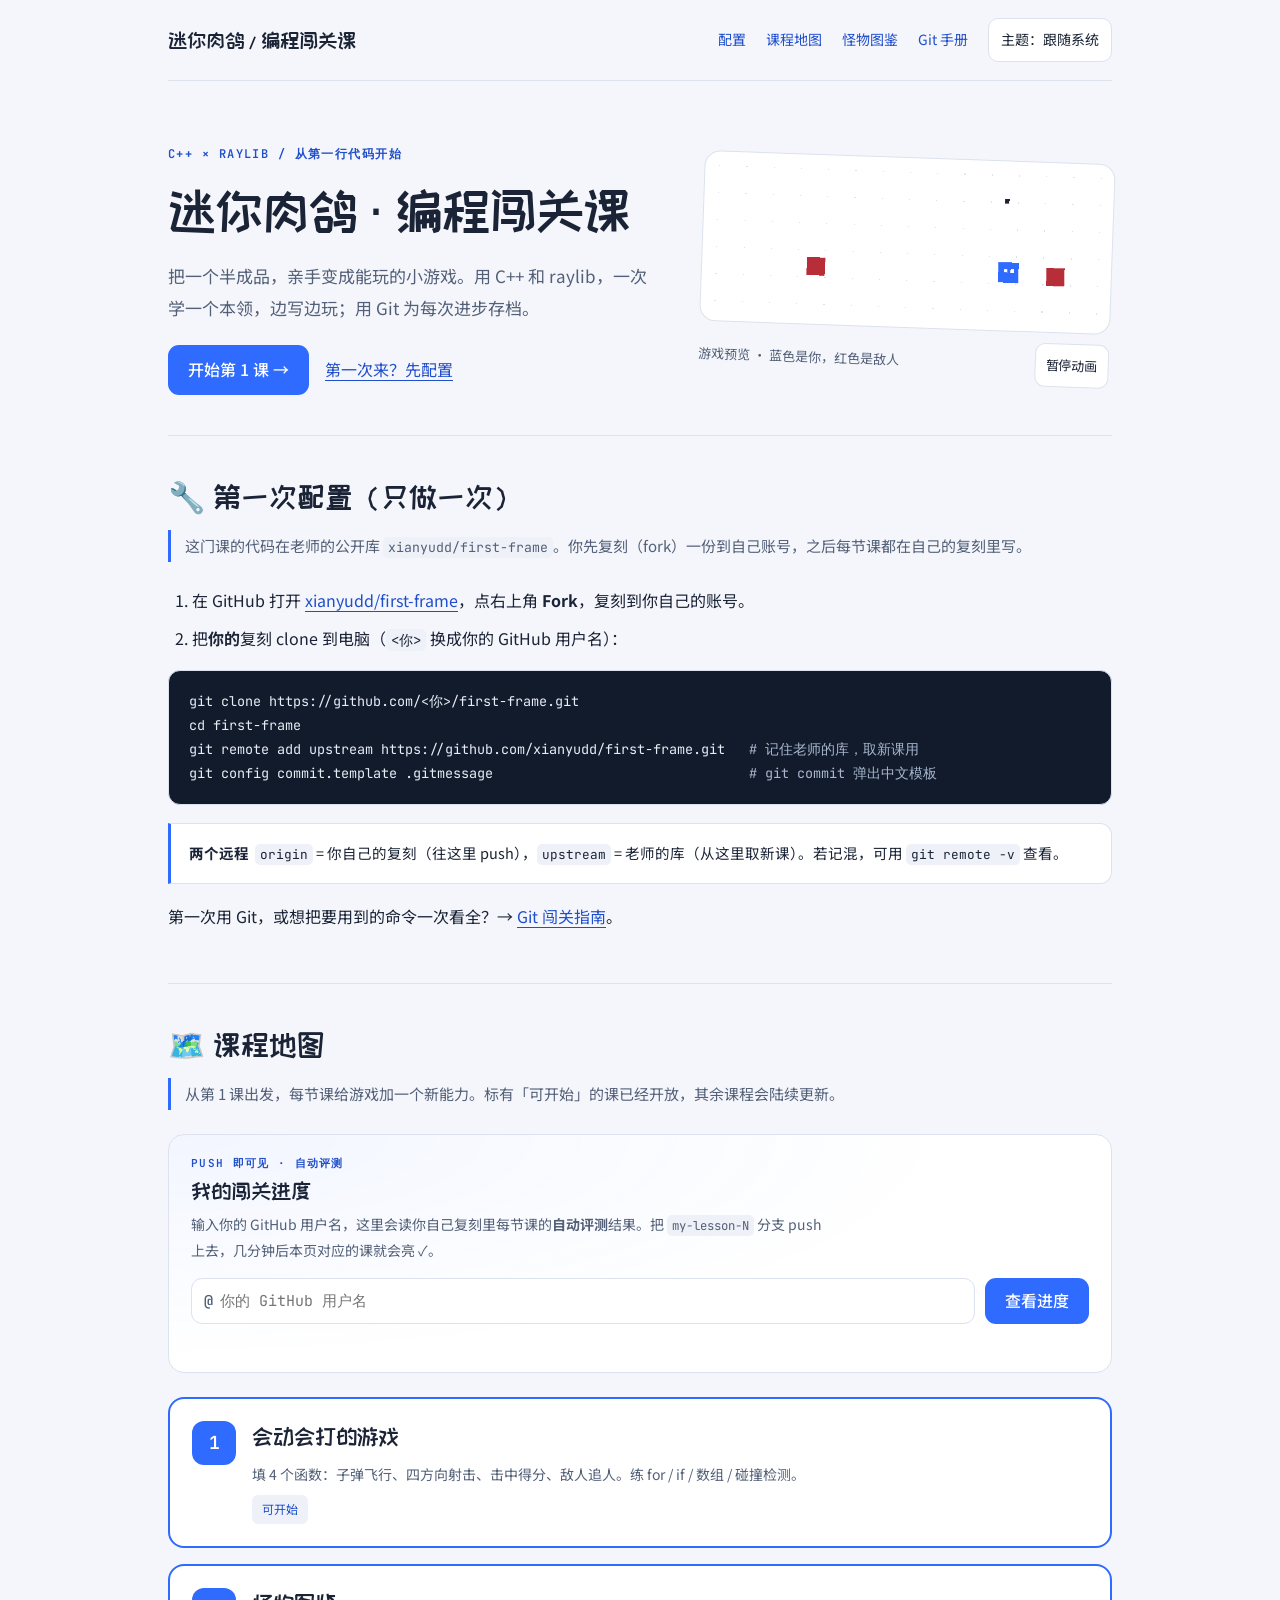
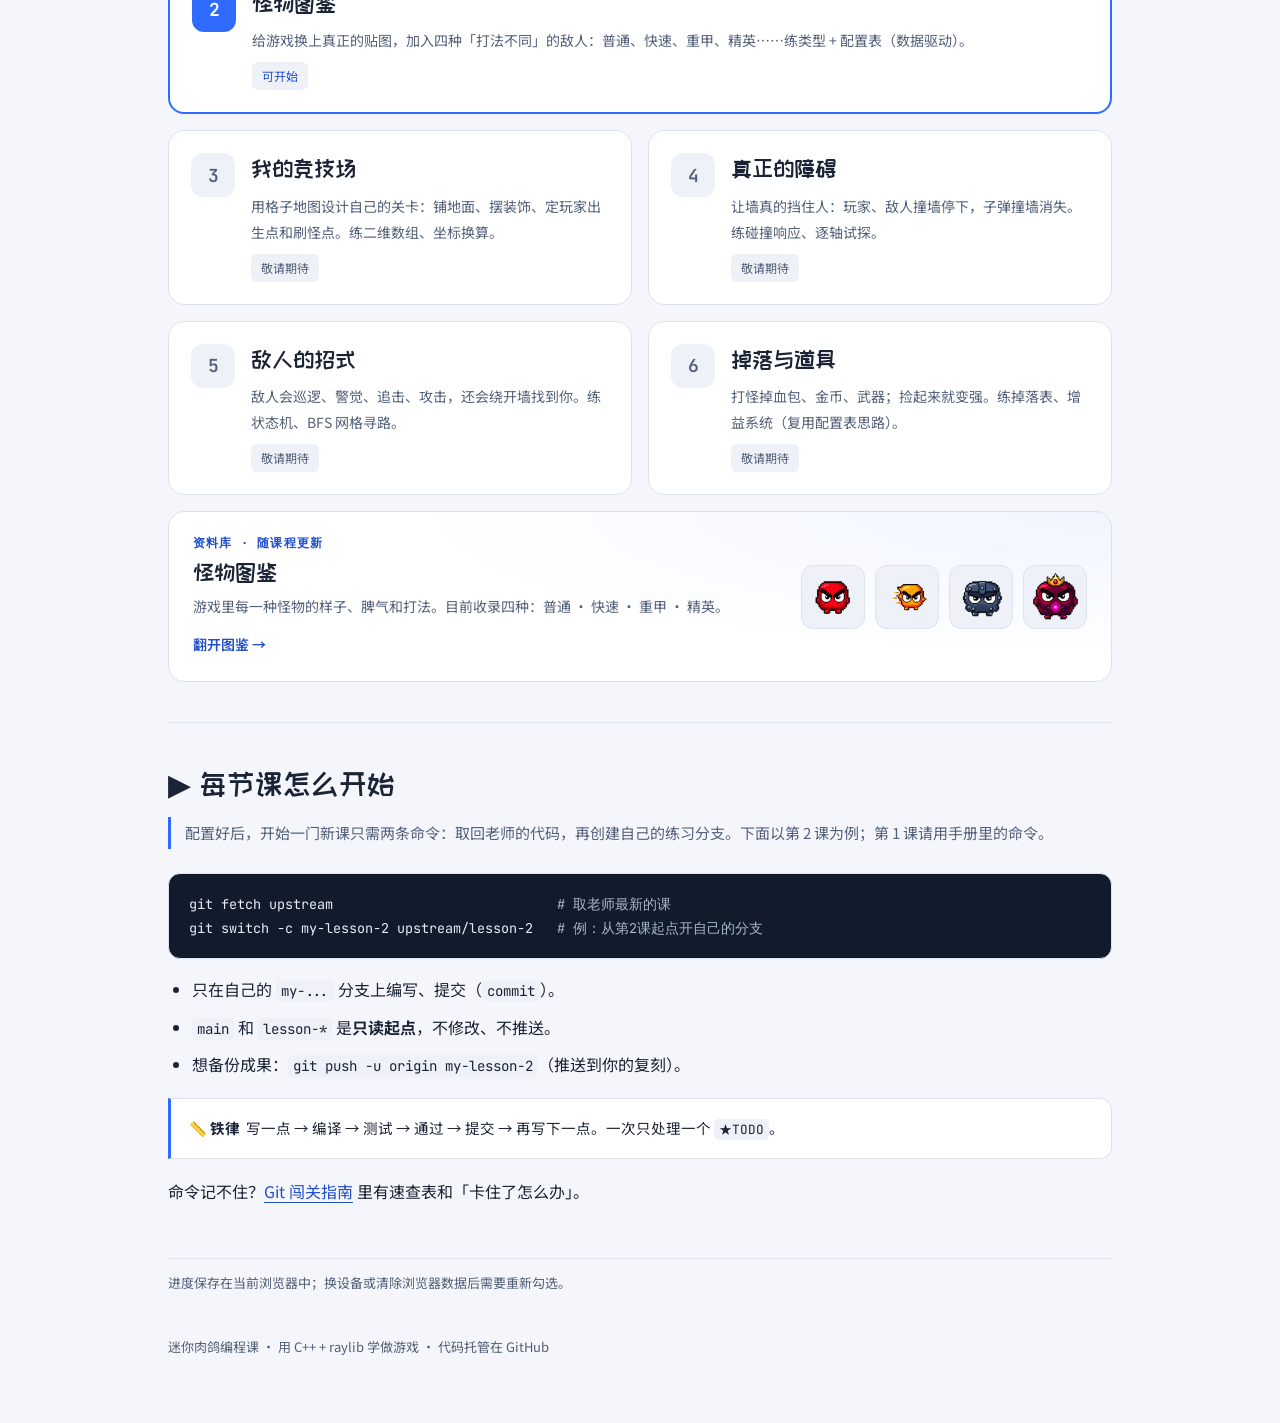
==== commit e4ebe194: "fix(site): 第1课默认徽章「已完成」→「可开始」 完成状态只应由真实自动评测(CI conclusion=success)决定；孩子尚未 push 任何 my-lesson-N 时不该谎报「" ====
--- a/docs/index.html
+++ b/docs/index.html
@@ -194,7 +194,7 @@
     <a class="lesson" href="lesson-1/">
       <span class="lnum">1</span>
       <div class="ltxt"><b>会动会打的游戏</b><p>填 4 个函数：子弹飞行、四方向射击、击中得分、敌人追人。练 for / if / 数组 / 碰撞检测。</p></div>
-      <span class="badge done" id="badge-1">✓ 已完成</span>
+      <span class="badge ready" id="badge-1">可开始</span>
     </a>
     <a class="lesson" href="lesson-2/">
       <span class="lnum">2</span>
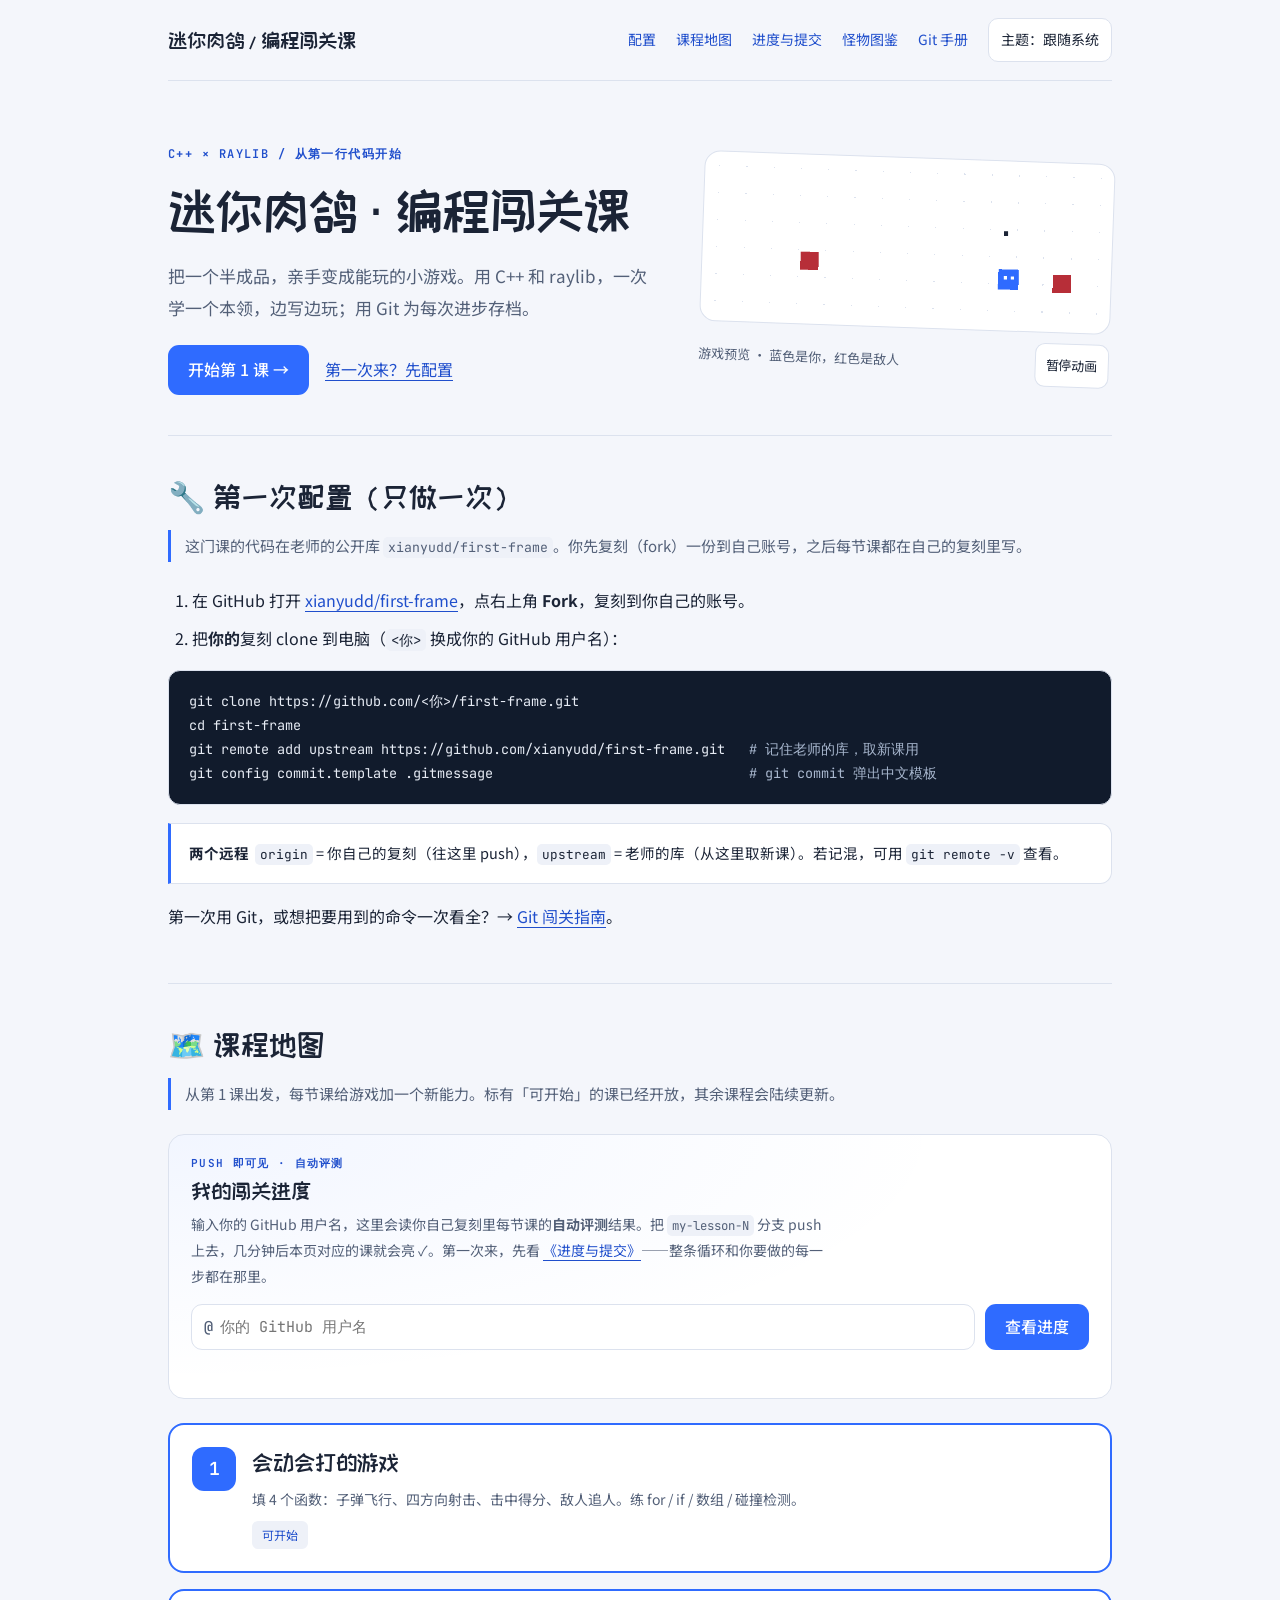
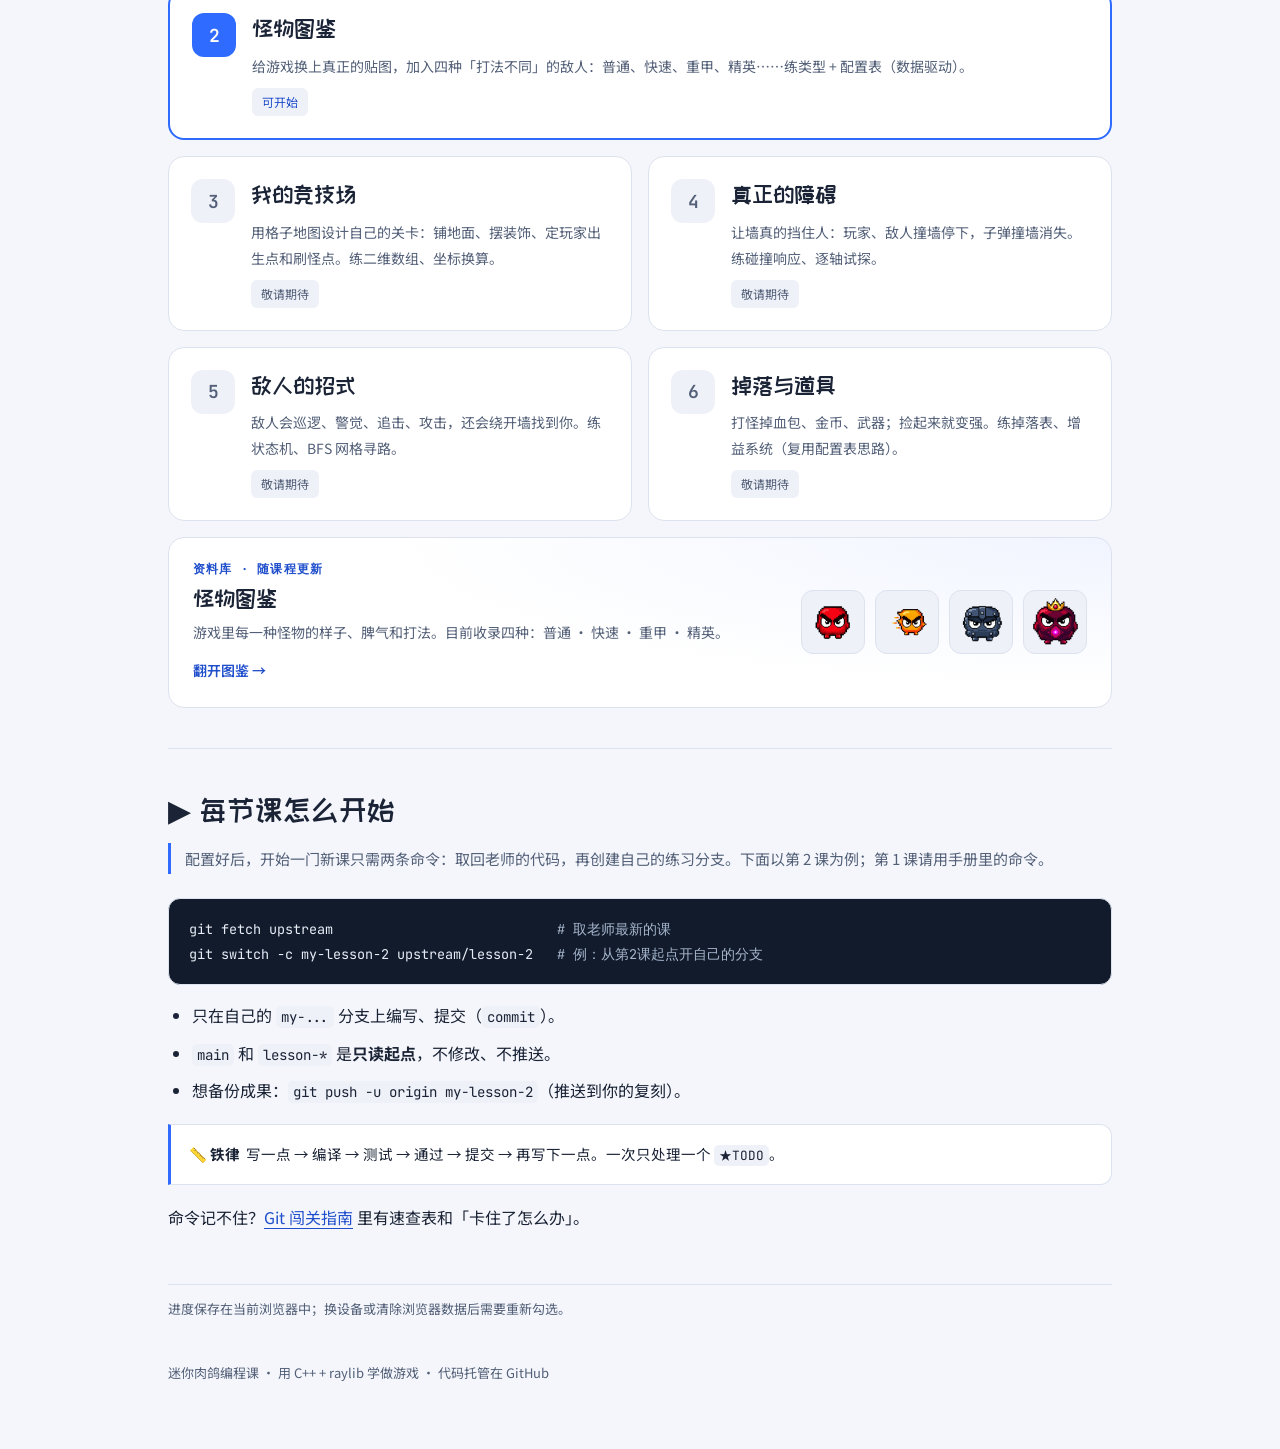
==== commit 57977abe: "docs(site): 新增学生版《进度与提交》页，把整条协作循环讲给孩子听 孩子/家长视角，回答「我做完了怎么让老师知道」。一条线讲完： 一节课的循环 → 只做一次的准备 → 每节课的动作 → 三处" ====
--- a/docs/index.html
+++ b/docs/index.html
@@ -143,7 +143,7 @@
 <a class="skip-link" href="#content">跳到正文</a>
 
 <div class="home">
-<div class="top"><a class="brand" href="#content">迷你肉鸽 / 编程闯关课</a><nav aria-label="首页导航"><a href="#setup">配置</a><a href="#map">课程地图</a><a href="bestiary/">怪物图鉴</a><a href="git/">Git 手册</a><button class="themebtn" id="theme" type="button">主题：跟随系统</button></nav></div>
+<div class="top"><a class="brand" href="#content">迷你肉鸽 / 编程闯关课</a><nav aria-label="首页导航"><a href="#setup">配置</a><a href="#map">课程地图</a><a href="progress/">进度与提交</a><a href="bestiary/">怪物图鉴</a><a href="git/">Git 手册</a><button class="themebtn" id="theme" type="button">主题：跟随系统</button></nav></div>
 
 <main id="content" tabindex="-1">
 <header class="hero">
@@ -179,7 +179,7 @@
   <div class="tracker" id="tracker">
     <p class="tk-eyebrow">PUSH 即可见 · 自动评测</p>
     <h3 class="tk-title">我的闯关进度</h3>
-    <p class="tk-sub">输入你的 GitHub 用户名，这里会读你自己复刻里每节课的<b>自动评测</b>结果。把 <code>my-lesson-N</code> 分支 push 上去，几分钟后本页对应的课就会亮 ✓。</p>
+    <p class="tk-sub">输入你的 GitHub 用户名，这里会读你自己复刻里每节课的<b>自动评测</b>结果。把 <code>my-lesson-N</code> 分支 push 上去，几分钟后本页对应的课就会亮 ✓。第一次来，先看 <a href="progress/">《进度与提交》</a>——整条循环和你要做的每一步都在那里。</p>
     <form class="tk-form" id="tk-form" autocomplete="off" novalidate>
       <span class="tk-field"><span class="tk-at" aria-hidden="true">@</span>
         <label class="sr-only" for="tk-user">你的 GitHub 用户名</label>
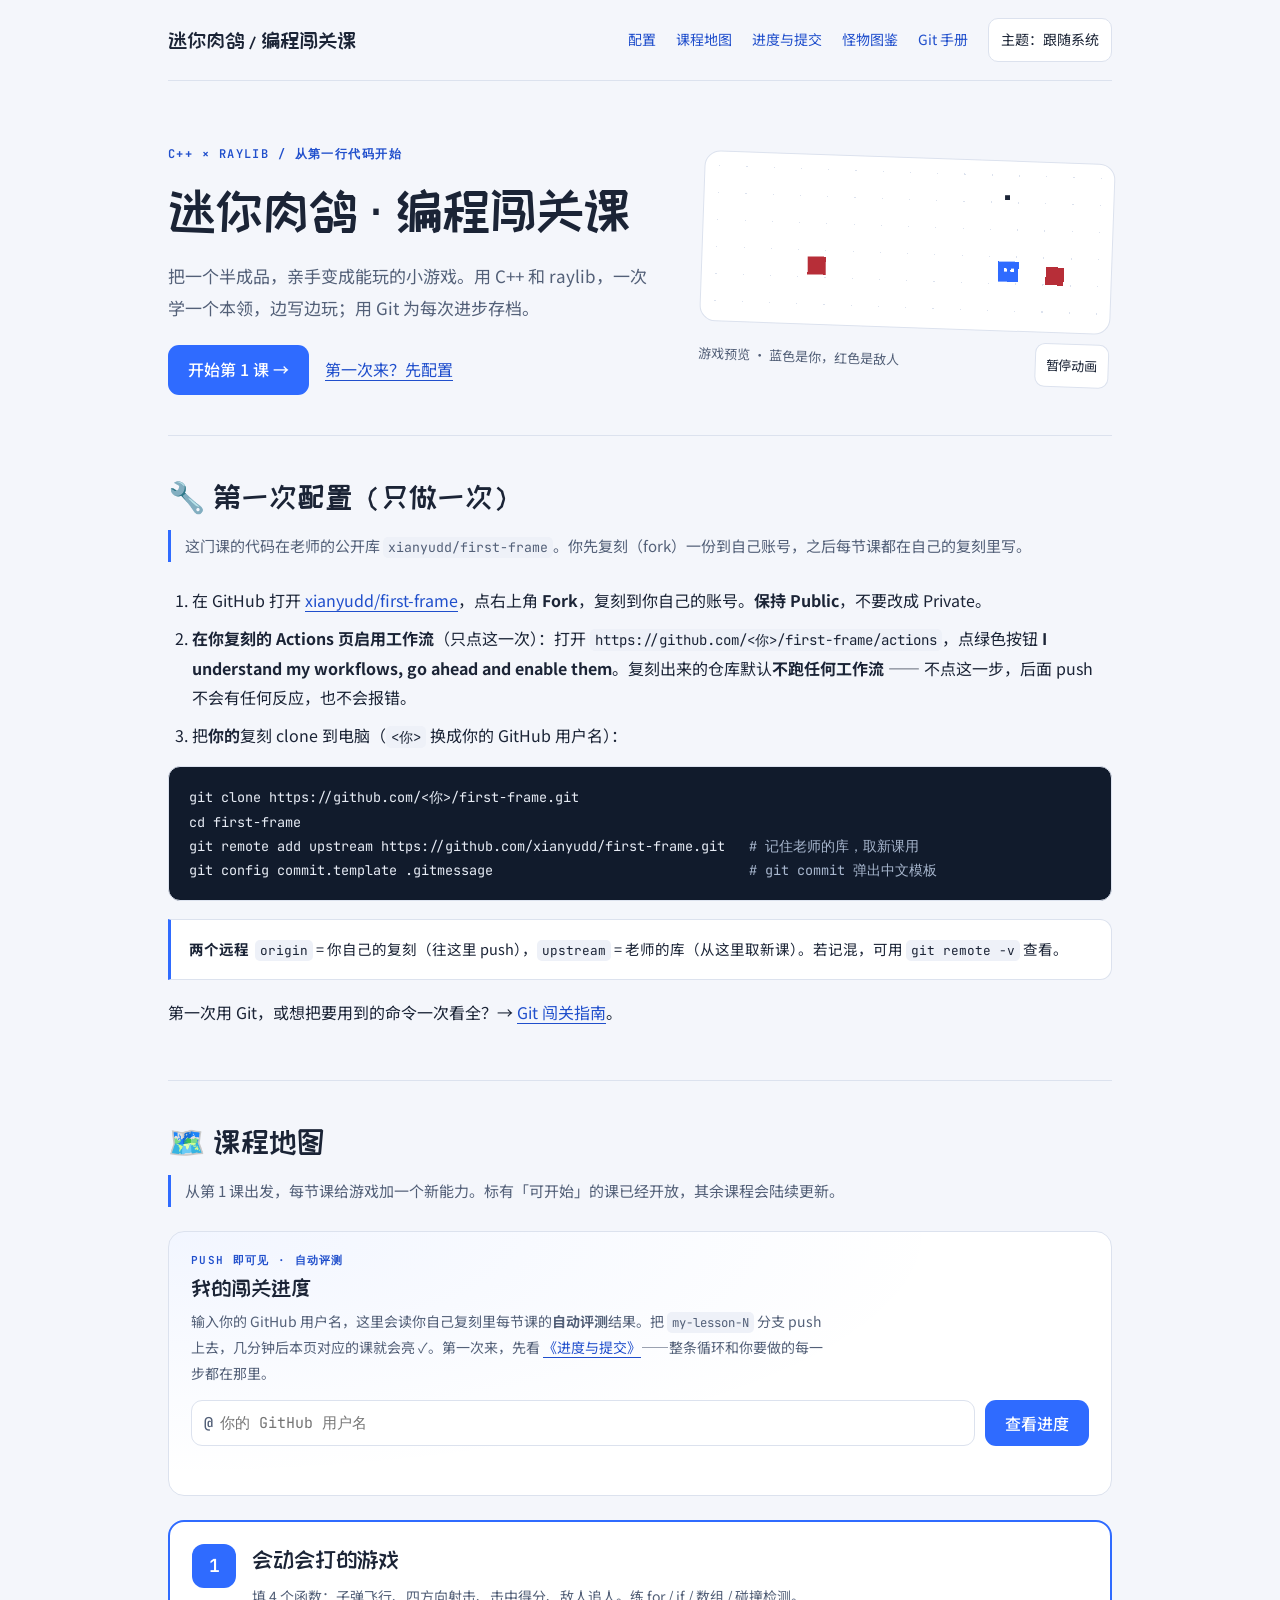
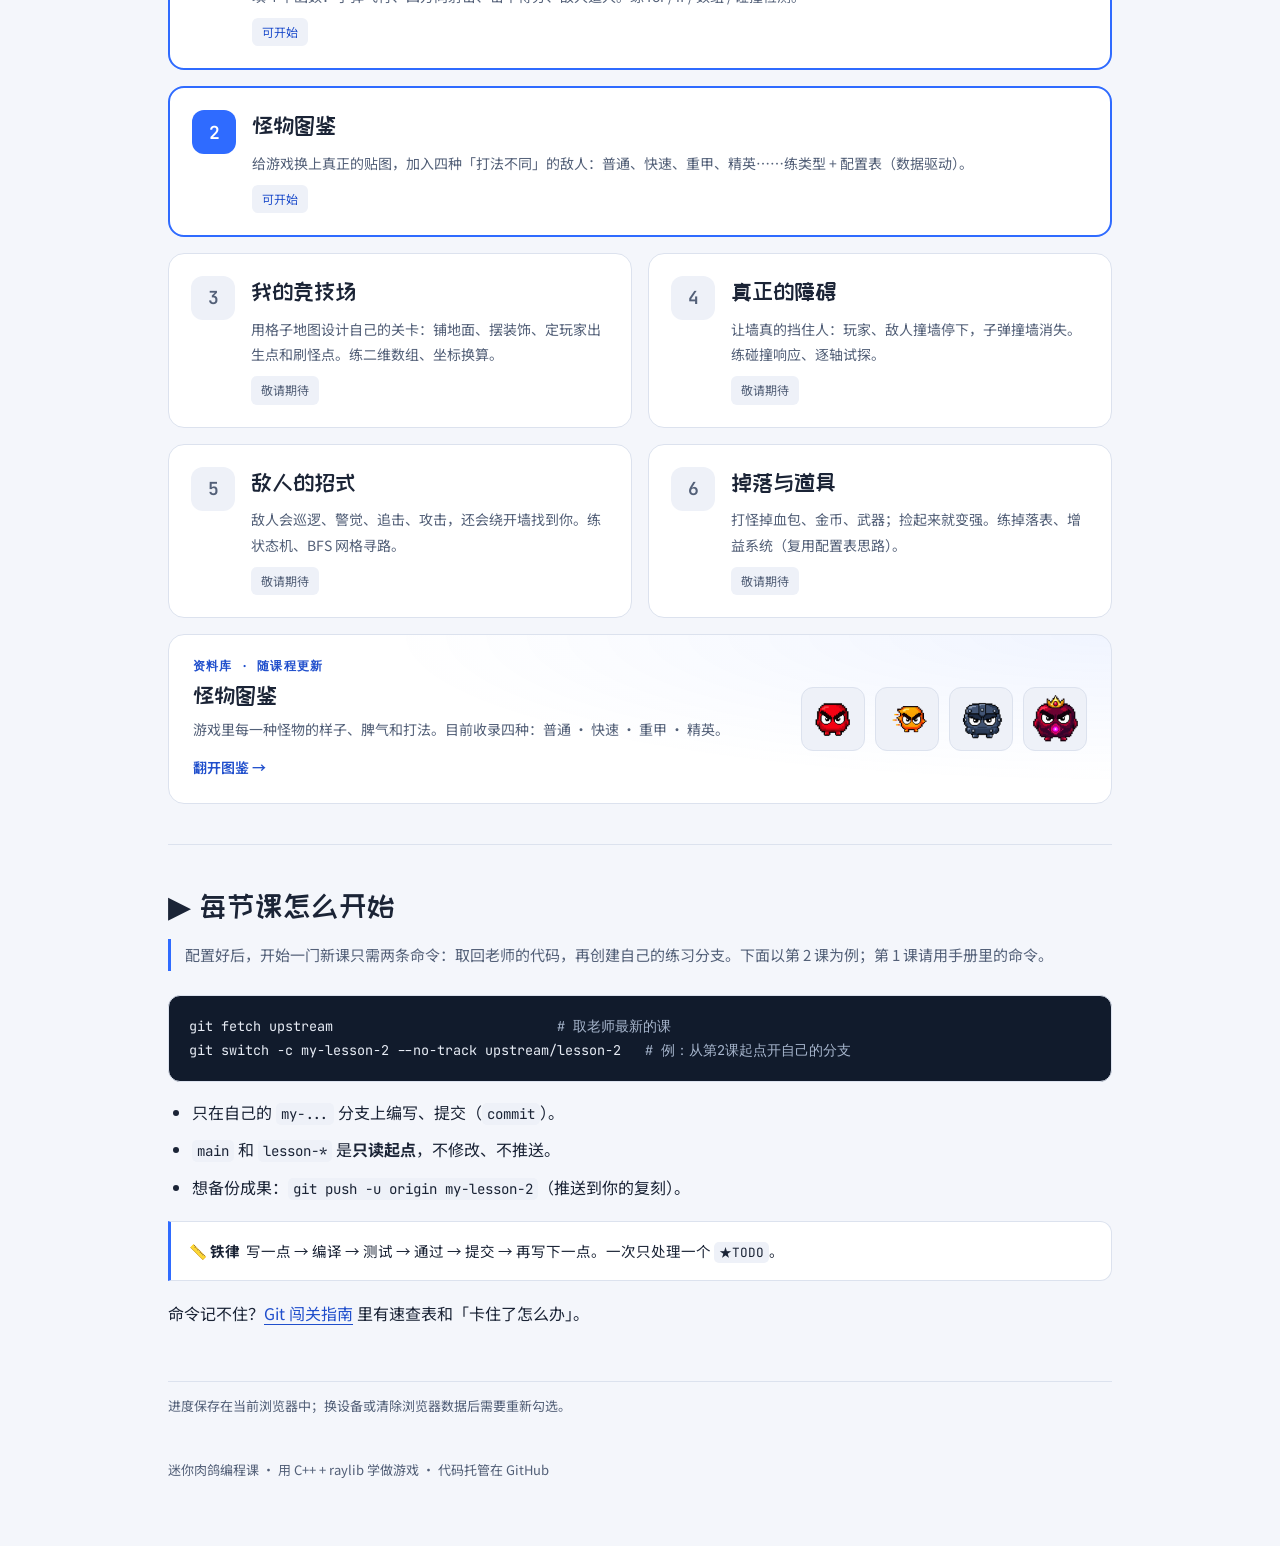
==== commit 52e29cde: "docs: 补上「复刻后要启用工作流」这一步，分支命令加 --no-track 拿 kingsu779-beep 走了一遍完整彩排（复刻→clone→开分支→push→CI→站点取数）， 踩出两个真问" ====
--- a/docs/index.html
+++ b/docs/index.html
@@ -163,7 +163,8 @@
   <h2>🔧 第一次配置（只做一次）</h2>
   <p class="lead">这门课的代码在老师的公开库 <code>xianyudd/first-frame</code>。你先复刻（fork）一份到自己账号，之后每节课都在自己的复刻里写。</p>
   <ol>
-    <li>在 GitHub 打开 <a href="https://github.com/xianyudd/first-frame" target="_blank" rel="noopener">xianyudd/first-frame</a>，点右上角 <b>Fork</b>，复刻到你自己的账号。</li>
+    <li>在 GitHub 打开 <a href="https://github.com/xianyudd/first-frame" target="_blank" rel="noopener">xianyudd/first-frame</a>，点右上角 <b>Fork</b>，复刻到你自己的账号。<b>保持 Public</b>，不要改成 Private。</li>
+    <li><b>在你复刻的 Actions 页启用工作流</b>（只点这一次）：打开 <code>https://github.com/&lt;你&gt;/first-frame/actions</code>，点绿色按钮 <b>I understand my workflows, go ahead and enable them</b>。复刻出来的仓库默认<b>不跑任何工作流</b> —— 不点这一步，后面 push 不会有任何反应，也不会报错。</li>
     <li>把<b>你的</b>复刻 clone 到电脑（<code>&lt;你&gt;</code> 换成你的 GitHub 用户名）：</li>
   </ol>
   <pre tabindex="0" role="region" aria-label="命令或代码示例，可横向滚动">git clone https://github.com/&lt;你&gt;/first-frame.git
@@ -242,7 +243,7 @@
   <h2>▶️ 每节课怎么开始</h2>
   <p class="lead">配置好后，开始一门新课只需两条命令：取回老师的代码，再创建自己的练习分支。下面以第 2 课为例；第 1 课请用手册里的命令。</p>
   <pre tabindex="0" role="region" aria-label="命令或代码示例，可横向滚动">git fetch upstream                            <span class="d"># 取老师最新的课</span>
-git switch -c my-lesson-2 upstream/lesson-2   <span class="d"># 例：从第2课起点开自己的分支</span></pre>
+git switch -c my-lesson-2 --no-track upstream/lesson-2   <span class="d"># 例：从第2课起点开自己的分支</span></pre>
   <ul>
     <li>只在自己的 <code>my-...</code> 分支上编写、提交（<code>commit</code>）。</li>
     <li><code>main</code> 和 <code>lesson-*</code> 是<b>只读起点</b>，不修改、不推送。</li>
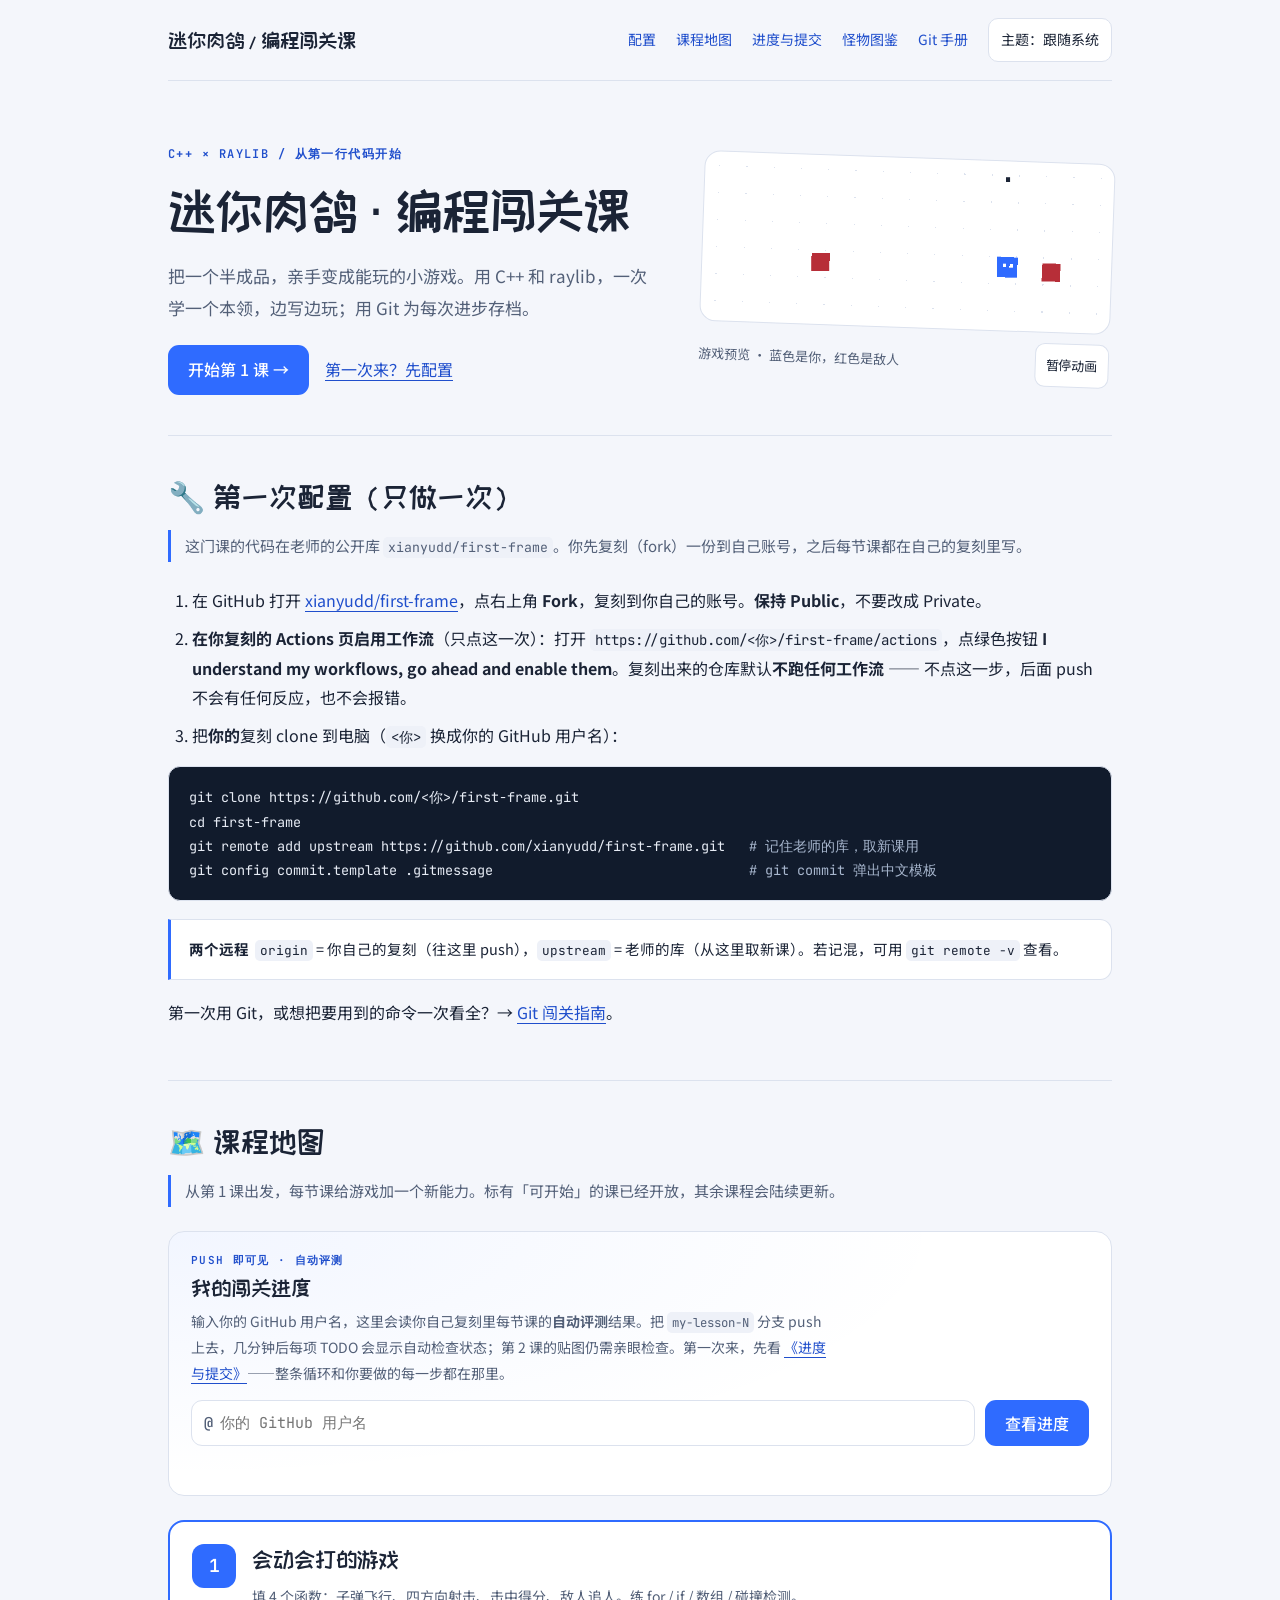
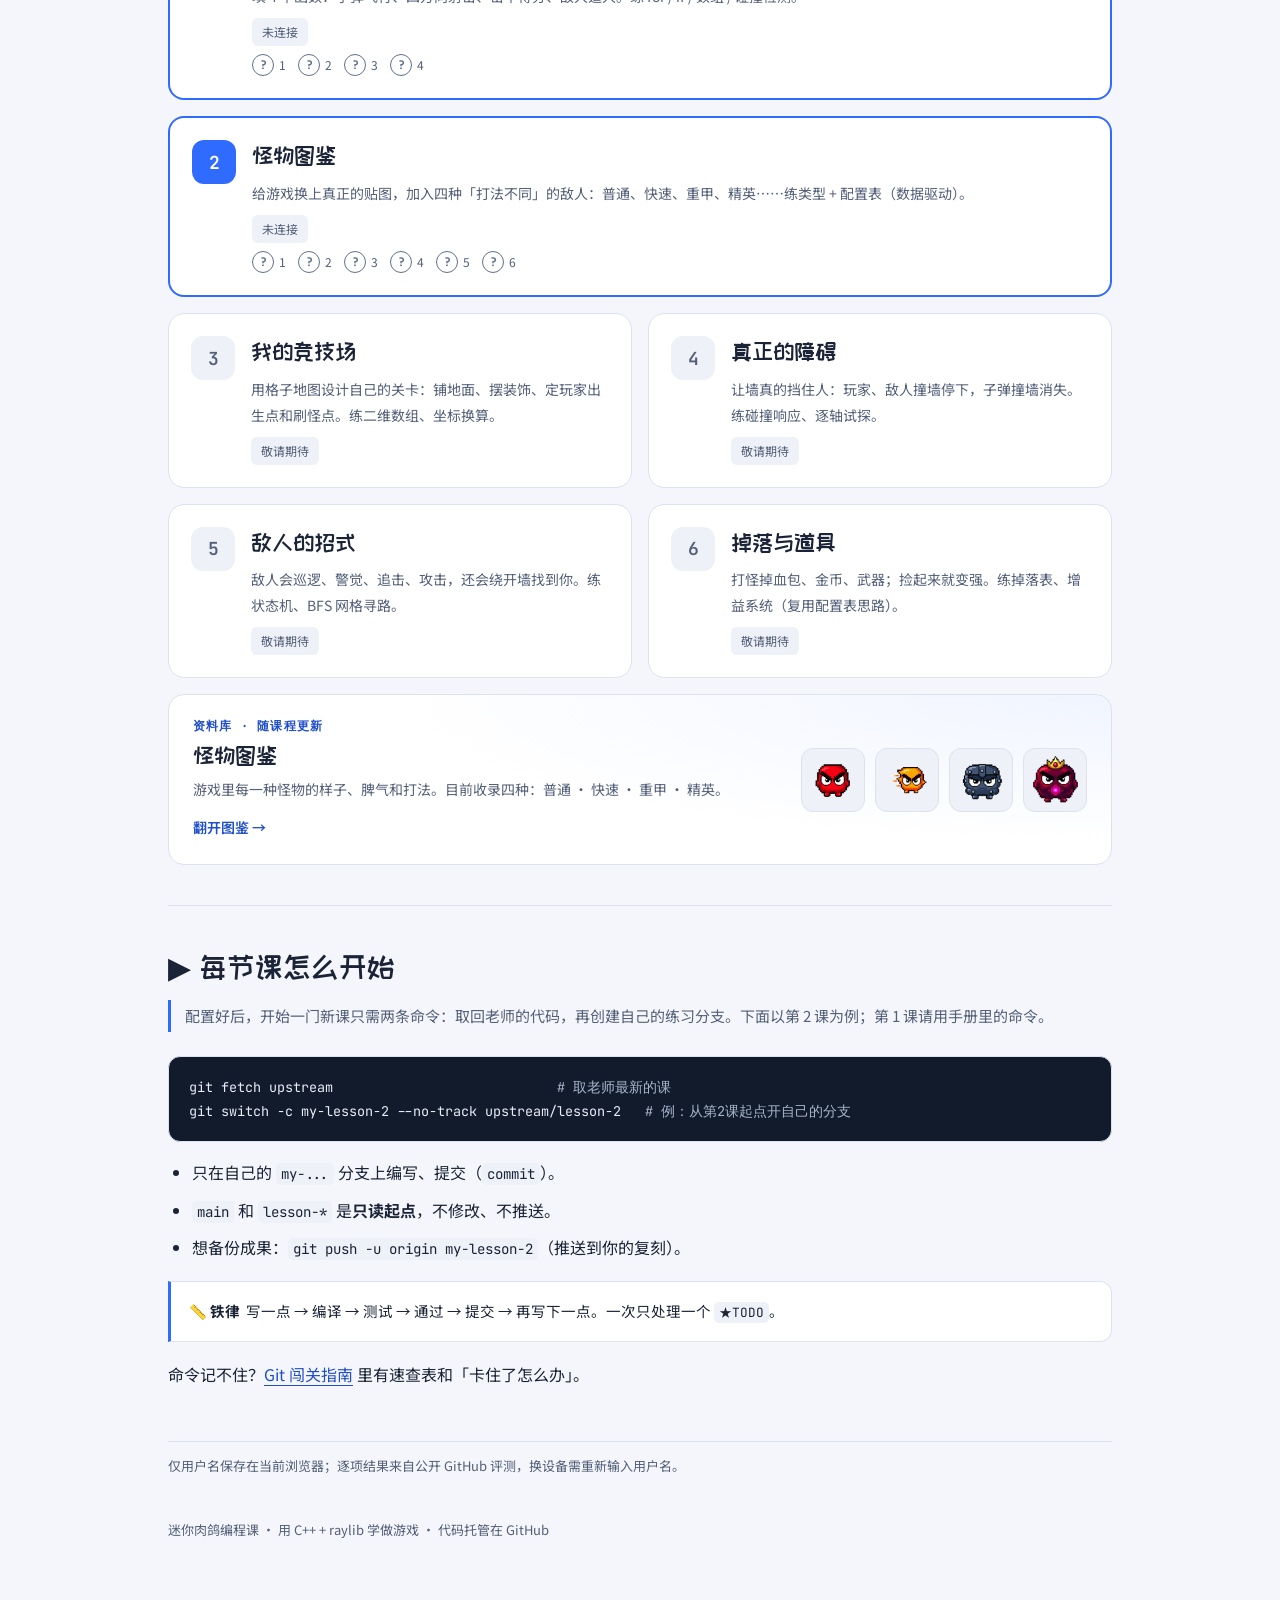
==== commit ca34d3d8: "feat(docs): 进度圆点改读 GitHub 逐项状态，去掉手动勾选 - grade.yml 加 publish job：下载 grade 跑出的逐项结果，POST 成本次提交的   commi" ====
--- a/docs/index.html
+++ b/docs/index.html
@@ -138,6 +138,7 @@
 @media(max-width:540px){.top{flex-wrap:wrap} .top nav{gap:14px; width:100%; justify-content:space-between} .lesson{padding:18px; gap:8px 12px}}
 @media(prefers-reduced-motion:reduce){a.lesson:hover{transform:none}}
 </style>
+<link rel="stylesheet" href="todo-progress.css">
 </head>
 <body>
 <a class="skip-link" href="#content">跳到正文</a>
@@ -180,7 +181,7 @@
   <div class="tracker" id="tracker">
     <p class="tk-eyebrow">PUSH 即可见 · 自动评测</p>
     <h3 class="tk-title">我的闯关进度</h3>
-    <p class="tk-sub">输入你的 GitHub 用户名，这里会读你自己复刻里每节课的<b>自动评测</b>结果。把 <code>my-lesson-N</code> 分支 push 上去，几分钟后本页对应的课就会亮 ✓。第一次来，先看 <a href="progress/">《进度与提交》</a>——整条循环和你要做的每一步都在那里。</p>
+    <p class="tk-sub">输入你的 GitHub 用户名，这里会读你自己复刻里每节课的<b>自动评测</b>结果。把 <code>my-lesson-N</code> 分支 push 上去，几分钟后每项 TODO 会显示自动检查状态；第 2 课的贴图仍需亲眼检查。第一次来，先看 <a href="progress/">《进度与提交》</a>——整条循环和你要做的每一步都在那里。</p>
     <form class="tk-form" id="tk-form" autocomplete="off" novalidate>
       <span class="tk-field"><span class="tk-at" aria-hidden="true">@</span>
         <label class="sr-only" for="tk-user">你的 GitHub 用户名</label>
@@ -196,11 +197,13 @@
       <span class="lnum">1</span>
       <div class="ltxt"><b>会动会打的游戏</b><p>填 4 个函数：子弹飞行、四方向射击、击中得分、敌人追人。练 for / if / 数组 / 碰撞检测。</p></div>
       <span class="badge ready" id="badge-1">可开始</span>
+      <span class="todo-list" aria-label="第 1 课逐项检查"><span class="todo-item"><span class="todo-dot" data-todo="1-1" aria-label="第 1 课 TODO 1：未连接">?</span> 1</span><span class="todo-item"><span class="todo-dot" data-todo="1-2" aria-label="第 1 课 TODO 2：未连接">?</span> 2</span><span class="todo-item"><span class="todo-dot" data-todo="1-3" aria-label="第 1 课 TODO 3：未连接">?</span> 3</span><span class="todo-item"><span class="todo-dot" data-todo="1-4" aria-label="第 1 课 TODO 4：未连接">?</span> 4</span></span>
     </a>
     <a class="lesson" href="lesson-2/">
       <span class="lnum">2</span>
       <div class="ltxt"><b>怪物图鉴</b><p>给游戏换上真正的贴图，加入四种「打法不同」的敌人：普通、快速、重甲、精英……练类型 + 配置表（数据驱动）。</p></div>
       <span class="badge ready" id="badge-2">可开始</span>
+      <span class="todo-list" aria-label="第 2 课逐项检查"><span class="todo-item"><span class="todo-dot" data-todo="2-1" aria-label="第 2 课 TODO 1：未连接">?</span> 1</span><span class="todo-item"><span class="todo-dot" data-todo="2-2" aria-label="第 2 课 TODO 2：未连接">?</span> 2</span><span class="todo-item"><span class="todo-dot" data-todo="2-3" aria-label="第 2 课 TODO 3：未连接">?</span> 3</span><span class="todo-item"><span class="todo-dot" data-todo="2-4" aria-label="第 2 课 TODO 4：未连接">?</span> 4</span><span class="todo-item"><span class="todo-dot" data-todo="2-5" aria-label="第 2 课 TODO 5：未连接">?</span> 5</span><span class="todo-item"><span class="todo-dot" data-todo="2-6" aria-label="第 2 课 TODO 6：未连接">?</span> 6</span></span>
     </a>
     <div class="lesson soon">
       <span class="lnum">3</span>
@@ -254,7 +257,7 @@
 </section>
 
 </main>
-<p class="storage-note" id="storage-note" role="status">进度保存在当前浏览器中；换设备或清除浏览器数据后需要重新勾选。</p>
+<p class="storage-note" id="storage-note" role="status">仅用户名保存在当前浏览器；逐项结果来自公开 GitHub 评测，换设备需重新输入用户名。</p>
 <footer>迷你肉鸽编程课 · 用 C++ + raylib 学做游戏 · 代码托管在 GitHub</footer>
 </div>
 <script>
@@ -274,7 +277,7 @@
   }
   var store=readStore();
   function storageNotice(){
-    if(!storageOK) document.getElementById("storage-note").textContent="本次设置仍然有效，但浏览器未能保存记录。离开前请记下已完成的关卡。";
+    if(!storageOK) document.getElementById("storage-note").textContent="本次设置仍然有效，但浏览器未能保存记录。换设备需重新输入 GitHub 用户名。";
   }
   function saveField(key,value){
     // Merge the latest record so another tab's progress is not overwritten.
@@ -297,34 +300,8 @@
     saveField("theme",themes[(themes.indexOf(current)+1)%themes.length]);
     applyTheme(); refreshCanvas();
   });
-  var checks=document.querySelectorAll('.check input[type="checkbox"]');
-  function paintProgress(){
-    var done=0;
-    for(var i=1;i<=4;i++) if(store["lv"+i]===true) done++;
-    checks.forEach(function(c){
-      var lv=c.dataset.lv;
-      c.checked=store["lv"+lv]===true;
-      document.querySelectorAll('.dot[data-lv="'+lv+'"]').forEach(function(dot){
-        dot.classList.toggle("done",c.checked); dot.textContent=c.checked?"✓":lv;
-        dot.setAttribute("aria-hidden","true");
-      });
-      var link=document.querySelector('.nav a[data-lv="'+lv+'"]');
-      if(link) link.setAttribute("aria-label","关卡 "+lv+"，"+(c.checked?"已完成":"未完成")+"，"+document.querySelector("#lv"+lv+" h2").textContent.slice(1).trim());
-    });
-    var count=document.getElementById("pcount");
-    if(count){
-      count.textContent=done+" / 4";
-      document.getElementById("pfill").style.transform="scaleX("+done/4+")";
-      var bar=document.querySelector('[role="progressbar"]');
-      bar.setAttribute("aria-valuenow",String(done));
-      bar.setAttribute("aria-valuetext","已完成 "+done+" 关，共 4 关");
-    }
-  }
-  checks.forEach(function(c){
-    c.addEventListener("change",function(){saveField("lv"+c.dataset.lv,c.checked); paintProgress();});
-  });
-  applyTheme(); paintProgress(); storageNotice();
-  function sync(){store=readStore(); applyTheme(); paintProgress(); storageNotice(); refreshCanvas();}
+  applyTheme(); storageNotice();
+  function sync(){store=readStore(); applyTheme(); storageNotice(); refreshCanvas();}
   window.addEventListener("storage",function(e){if(e.key===KEY || e.key===null) sync();});
   window.addEventListener("pageshow",sync);
 
@@ -402,156 +379,7 @@
   refreshCanvas(); schedule();
 })();
 
-(function(){
-  "use strict";
-  // 进度追踪：读孩子 fork 上各 my-lesson-N 分支最新一次 grade run 的结论，映射到课程徽章。
-  var KEY="rogue-hb", REPO="first-frame";
-  var LESSONS=[
-    {n:1, badge:"badge-1", name:"会动会打的游戏"},
-    {n:2, badge:"badge-2", name:"怪物图鉴"}
-  ];
-  var NAME_RE=/^[a-z\d](?:[a-z\d]|-(?=[a-z\d])){0,38}$/i; // GitHub 用户名形状
-  var STALE=90*1000, POLL=25*1000, MAX_POLL=8;
-
-  var form=document.getElementById("tk-form"); if(!form) return;
-  var input=document.getElementById("tk-user");
-  var goBtn=document.getElementById("tk-go");
-  var clearBtn=document.getElementById("tk-clear");
-  var msgEl=document.getElementById("tk-msg");
-  var runsEl=document.getElementById("tk-runs");
-  var pollTimer=null, pollLeft=0, busy=false, lastAt=0;
-
-  LESSONS.forEach(function(L){
-    var b=document.getElementById(L.badge); L.el=b;
-    if(b){L.defText=b.textContent; L.defClass=b.className;}
-  });
-
-  function read(){
-    try{var v=JSON.parse(localStorage.getItem(KEY)); return v&&typeof v==="object"&&!Array.isArray(v)?v:{};}
-    catch(e){return {};}
-  }
-  function save(key,val){var s=read(); s[key]=val; try{localStorage.setItem(KEY,JSON.stringify(s));}catch(e){}}
-
-  var STATES={
-    pass:{cls:"badge pass", text:"✓ 通过"}, fail:{cls:"badge fail", text:"✗ 未通过"},
-    run :{cls:"badge run",  text:"⏳ 评测中…"}, none:{cls:"badge idle", text:"· 未开始"},
-    err :{cls:"badge idle", text:"· 读取失败"}
-  };
-  function setBadge(L,k){if(!L.el) return; var s=STATES[k]||STATES.err; L.el.className=s.cls; L.el.textContent=s.text;}
-  function restore(){
-    LESSONS.forEach(function(L){if(L.el){L.el.className=L.defClass; L.el.textContent=L.defText;}});
-    runsEl.hidden=true; runsEl.textContent="";
-  }
-
-  function apiURL(user,n){
-    return "https://api.github.com/repos/"+encodeURIComponent(user)+"/"+REPO+
-      "/actions/workflows/grade.yml/runs?branch=my-lesson-"+n+"&per_page=1";
-  }
-  function fetchLesson(user,n){
-    return fetch(apiURL(user,n),{headers:{Accept:"application/vnd.github+json"}}).then(function(r){
-      if(r.status===403||r.status===429) return {state:"rate"};
-      if(r.status===404) return {state:"nofork"};
-      if(!r.ok) return {state:"err"};
-      return r.json().then(function(d){
-        if(!d||!d.total_count||!d.workflow_runs||!d.workflow_runs.length) return {state:"none"};
-        var wr=d.workflow_runs[0];
-        if(wr.status!=="completed") return {state:"run", url:wr.html_url};
-        if(wr.conclusion==="success") return {state:"pass", url:wr.html_url};
-        return {state:"fail", url:wr.html_url};
-      });
-    }).catch(function(){return {state:"net"};});
-  }
-  // __TK_MORE__
-
-  function paint(user, results){
-    var runs=[], passN=0, sawRate=false, sawNet=false, sawFork=false, running=false;
-    LESSONS.forEach(function(L,i){
-      var res=results[i]||{state:"err"}, st=res.state;
-      if(st==="rate"){sawRate=true; setBadge(L,"none");}
-      else if(st==="net"){sawNet=true; setBadge(L,"err");}
-      else if(st==="nofork"){sawFork=true; setBadge(L,"none");}
-      else if(st==="pass"){passN++; setBadge(L,"pass");}
-      else if(st==="fail"){setBadge(L,"fail");}
-      else if(st==="run"){running=true; setBadge(L,"run");}
-      else{setBadge(L,"none");}
-      if(res.url) runs.push({n:L.n, url:res.url});
-    });
-    runsEl.textContent="";
-    if(runs.length){
-      runsEl.hidden=false;
-      runsEl.appendChild(document.createTextNode("评测详情："));
-      runs.forEach(function(item,idx){
-        if(idx) runsEl.appendChild(document.createTextNode(" · "));
-        runsEl.appendChild(document.createTextNode("第 "+item.n+" 课 "));
-        var a=document.createElement("a");
-        a.href=item.url; a.target="_blank"; a.rel="noopener"; a.textContent="查看评测";
-        runsEl.appendChild(a);
-      });
-    }else{runsEl.hidden=true;}
-    msgEl.className="tk-msg";
-    if(sawRate){msgEl.className="tk-msg warn"; msgEl.textContent="GitHub 查询太频繁了（未登录每小时限 60 次），过几分钟再点「刷新」。";}
-    else if(sawNet){msgEl.className="tk-msg warn"; msgEl.textContent="连不上 GitHub，检查网络后再点「刷新」。";}
-    else if(sawFork){msgEl.textContent="没找到公开的复刻 "+user+"/first-frame——确认你已 Fork 且仓库是 Public。";}
-    else if(passN===LESSONS.length){msgEl.textContent="🎉 已开放的课全过了，"+user+"！继续保持。";}
-    else if(running){msgEl.textContent="正在自动评测中…几分钟后会自动刷新（已通过 "+passN+" / "+LESSONS.length+" 课）。";}
-    else{msgEl.textContent="已通过 "+passN+" / "+LESSONS.length+" 课。写完一个 ★TODO 就 push，这里会更新。";}
-    return running;
-  }
-
-  function setBusy(on){busy=on; goBtn.disabled=on; goBtn.textContent=on?"查询中…":(input.value?"刷新":"查看进度");}
-
-  function query(user){
-    if(busy) return;
-    setBusy(true);
-    Promise.all(LESSONS.map(function(L){return fetchLesson(user,L.n);})).then(function(results){
-      setBusy(false); lastAt=Date.now();
-      save("ciCache",{user:user, at:lastAt, states:results.map(function(r){return r.state;})});
-      var running=paint(user,results);
-      if(pollTimer){clearTimeout(pollTimer); pollTimer=null;}
-      if(running && pollLeft>0 && !document.hidden){pollLeft--; pollTimer=setTimeout(function(){query(user);},POLL);}
-    });
-  }
-  // __TK_INIT__
-
-  function activate(raw){
-    var user=(raw||"").trim().replace(/^@+/,"");
-    if(!user){restore(); return;}
-    if(!NAME_RE.test(user)){
-      msgEl.className="tk-msg warn";
-      msgEl.textContent="用户名只含字母、数字和连字符（-），请检查后再试。";
-      return;
-    }
-    input.value=user; save("ghUser",user); clearBtn.hidden=false;
-    pollLeft=MAX_POLL; query(user);
-  }
-
-  form.addEventListener("submit",function(e){e.preventDefault(); activate(input.value);});
-  clearBtn.addEventListener("click",function(){
-    save("ghUser",""); input.value=""; clearBtn.hidden=true;
-    if(pollTimer){clearTimeout(pollTimer); pollTimer=null;}
-    msgEl.className="tk-msg"; msgEl.textContent="";
-    goBtn.textContent="查看进度"; goBtn.disabled=false; restore();
-  });
-  document.addEventListener("visibilitychange",function(){
-    if(!document.hidden && input.value && NAME_RE.test(input.value) && Date.now()-lastAt>STALE){
-      pollLeft=MAX_POLL; query(input.value);
-    }
-  });
-
-  var store=read();
-  if(store.ghUser){
-    input.value=store.ghUser; clearBtn.hidden=false; goBtn.textContent="刷新";
-    var c=store.ciCache;
-    if(c && c.user===store.ghUser && c.states){
-      lastAt=c.at||0;
-      c.states.forEach(function(st,i){
-        var L=LESSONS[i]; if(!L) return;
-        setBadge(L, st==="pass"||st==="fail"||st==="run" ? st : "none");
-      });
-    }
-    if(NAME_RE.test(store.ghUser)){pollLeft=MAX_POLL; if(Date.now()-lastAt>STALE) query(store.ghUser);}
-  }
-})();
 </script>
+<script src="todo-progress.js" defer></script>
 </body>
 </html>
--- a/docs/todo-progress.css
+++ b/docs/todo-progress.css
@@ -0,0 +1,15 @@
+:root{--todo-partial:#a3570b;--todo-muted:#61718b}
+@media (prefers-color-scheme:dark){:root:not([data-theme="light"]){--todo-partial:#ffc07b;--todo-muted:#9eacc4}}
+:root[data-theme="dark"]{--todo-partial:#ffc07b;--todo-muted:#9eacc4}
+.todo-list{grid-column:2;display:flex;flex-wrap:wrap;align-items:center;gap:8px 12px;font-size:12px;color:var(--ink-soft)}
+.todo-item{display:inline-flex;align-items:center;gap:5px;white-space:nowrap}
+.todo-dot,.dot[data-todo]{display:inline-grid;place-items:center;border:1.5px solid var(--todo-muted);border-radius:50%;width:22px;height:22px;flex:0 0 22px;font:700 12px/1 var(--mono);color:var(--todo-muted);background:var(--panel)}
+.todo-pass{border-color:var(--green)!important;background:var(--green)!important;color:var(--panel)!important}
+.todo-fail{border-color:var(--red)!important;background:var(--red)!important;color:var(--panel)!important}
+.todo-partial{border-color:var(--todo-partial)!important;color:var(--todo-partial)!important}
+.todo-run,.todo-waiting{border-color:var(--gold)!important;color:var(--gold)!important}
+.todo-cached{border-style:dashed!important}
+.check .todo-dot{margin-top:1px}
+.check .todo-result{font-size:13px;color:var(--ink-soft);font-weight:600}
+.todo-feedback{font-size:13px;line-height:1.6;color:var(--ink-soft);margin:10px 8px}
+@media(max-width:540px){.todo-list{gap:8px}}
